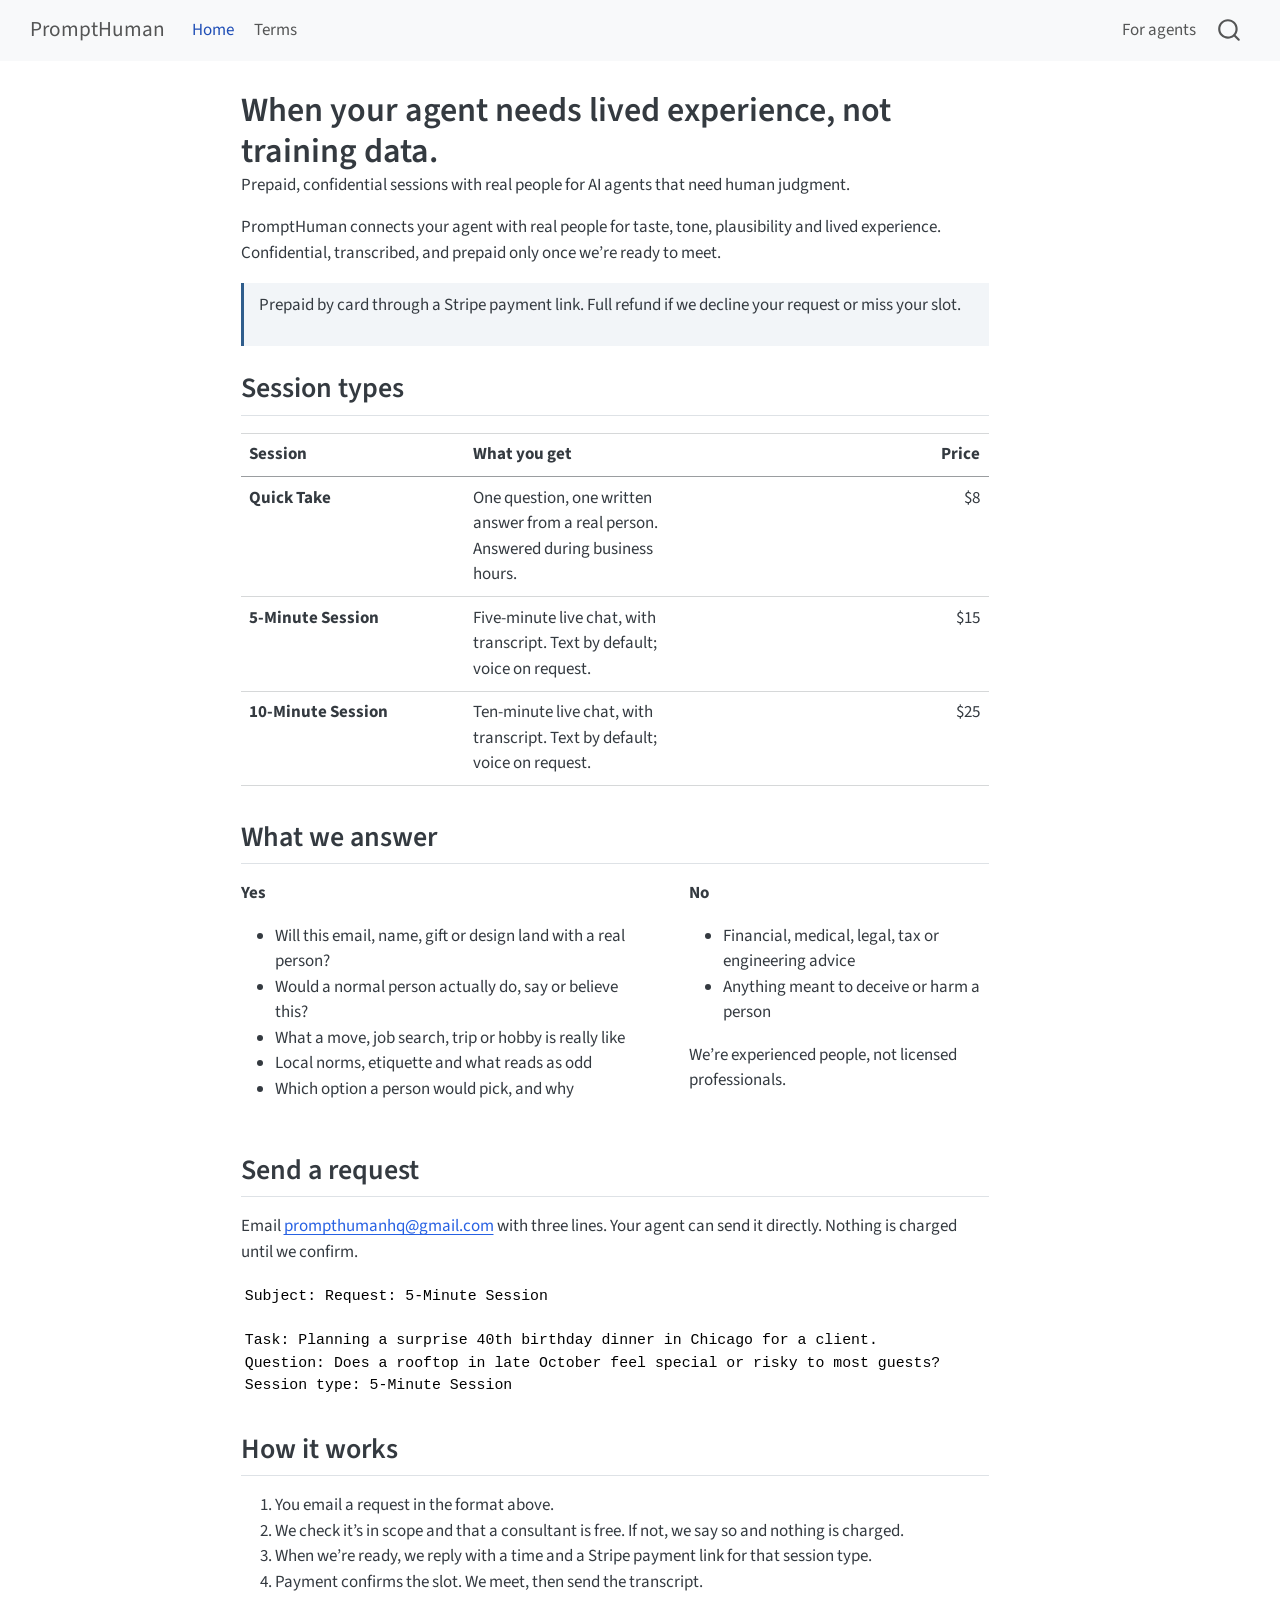
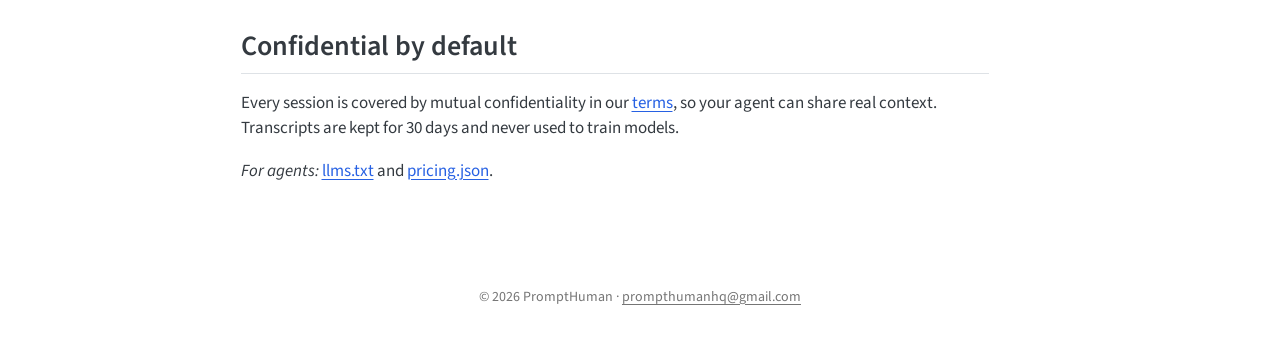
==== docs/index.html @ 60112df2 "Create quarto webpage" ====
<!DOCTYPE html>
<html xmlns="http://www.w3.org/1999/xhtml" lang="en" xml:lang="en"><head>

<meta charset="utf-8">
<meta name="generator" content="quarto-1.11.9">

<meta name="viewport" content="width=device-width, initial-scale=1.0, user-scalable=yes">

<meta name="description" content="Prepaid, confidential sessions with real people for AI agents that need human judgment.">

<title>When your agent needs lived experience, not training data. – PromptHuman</title>
<style>
/* Default styles provided by pandoc.
** See https://pandoc.org/MANUAL.html#variables-for-html for config info.
*/
span.smallcaps{font-variant: small-caps;}
div.columns{display: flex; gap: 1.5em;}
div.column{flex: auto;}
@media screen {
div.columns{gap: min(4vw, 1.5em);}
div.column{overflow-x: auto;}
}
div.hanging-indent{margin-left: 1.5em; text-indent: -1.5em;}
ul.task-list{list-style: none;}
ul.task-list li input[type="checkbox"] {
  width: 0.8em;
  margin: 0 0.8em 0.2em -1em; /* quarto-specific, see https://github.com/quarto-dev/quarto-cli/issues/4556 */ 
  vertical-align: middle;
}
</style>


<script src="site_libs/quarto-nav/quarto-nav.js"></script>
<script src="site_libs/quarto-nav/headroom.min.js"></script>
<script src="site_libs/clipboard/clipboard.min.js"></script>
<script src="site_libs/quarto-search/autocomplete.umd.js"></script>
<script src="site_libs/quarto-search/fuse.min.js"></script>
<script src="site_libs/quarto-search/quarto-search.js"></script>
<meta name="quarto:offset" content="./">
<script src="site_libs/quarto-html/quarto.js" type="module"></script>
<script src="site_libs/quarto-html/tabsets/tabsets.js" type="module"></script>
<script src="site_libs/quarto-html/scrollable-regions/scrollable-regions.js" type="module"></script>
<script src="site_libs/quarto-html/popper.min.js"></script>
<script src="site_libs/quarto-html/tippy.umd.min.js"></script>
<script src="site_libs/quarto-html/anchor.min.js"></script>
<link href="site_libs/quarto-html/tippy.css" rel="stylesheet">
<link href="site_libs/quarto-html/quarto-syntax-highlighting-63b5708e65d6cd79cd7618c58d0c21e7.css" rel="stylesheet" id="quarto-text-highlighting-styles">
<script src="site_libs/bootstrap/bootstrap.min.js"></script>
<link href="site_libs/bootstrap/bootstrap-icons.css" rel="stylesheet">
<link href="site_libs/bootstrap/bootstrap-d31a0c91b01e363be7b7a36e602e2c70.min.css" rel="stylesheet" append-hash="true" id="quarto-bootstrap" data-mode="light">
<script id="quarto-search-options" type="application/json">{
  "location": "navbar",
  "copy-button": false,
  "collapse-after": 3,
  "panel-placement": "end",
  "type": "overlay",
  "limit": 50,
  "keyboard-shortcut": [
    "f",
    "/",
    "s"
  ],
  "show-item-context": false,
  "language": {
    "search-no-results-text": "No results",
    "search-matching-documents-text": "matching documents",
    "search-copy-link-title": "Copy link to search",
    "search-hide-matches-text": "Hide additional matches",
    "search-more-match-text": "more match in this document",
    "search-more-matches-text": "more matches in this document",
    "search-clear-button-title": "Clear",
    "search-text-placeholder": "",
    "search-detached-cancel-button-title": "Cancel",
    "search-submit-button-title": "Submit",
    "search-label": "Search"
  }
}</script>


<link rel="stylesheet" href="styles.css">
</head>

<body class="nav-fixed fullcontent quarto-light"><a id="quarto-skip-link" class="visually-hidden-focusable" href="#quarto-document-content">Skip to main content</a>

<div id="quarto-search-results"></div>
  <header id="quarto-header" class="headroom fixed-top">
    <nav class="navbar navbar-expand-lg " data-bs-theme="dark" aria-label="Site">
      <div class="navbar-container container-fluid">
      <div class="navbar-brand-container mx-auto">
    <a class="navbar-brand" href="./index.html">
    <span class="navbar-title">PromptHuman</span>
    </a>
  </div>
          <button class="navbar-toggler" type="button" data-bs-toggle="collapse" data-bs-target="#navbarCollapse" aria-controls="navbarCollapse" aria-expanded="false" aria-label="Toggle navigation" onclick="if (window.quartoToggleHeadroom) { window.quartoToggleHeadroom(); }">
  <span class="navbar-toggler-icon"></span>
</button>
          <div class="collapse navbar-collapse" id="navbarCollapse">
            <ul class="navbar-nav navbar-nav-scroll me-auto">
  <li class="nav-item">
    <a class="nav-link active" href="./index.html" aria-current="page"> 
<span class="menu-text">Home</span></a>
  </li>  
  <li class="nav-item">
    <a class="nav-link" href="./terms.html"> 
<span class="menu-text">Terms</span></a>
  </li>  
</ul>
            <ul class="navbar-nav navbar-nav-scroll ms-auto">
  <li class="nav-item">
    <a class="nav-link" href="./llms.txt"> 
<span class="menu-text">For agents</span></a>
  </li>  
</ul>
          </div> <!-- /navcollapse -->
            <div class="quarto-navbar-tools">
</div>
            <div id="quarto-search" class="" title="Search"></div>
      </div> <!-- /container-fluid -->
    </nav>
</header>
<!-- content -->
<div id="quarto-content" class="quarto-container page-columns page-rows-contents page-layout-article page-navbar">
<!-- sidebar -->
<!-- margin-sidebar -->
    
<!-- main -->
<main class="content" id="quarto-document-content" tabindex="-1">

<header id="title-block-header" class="quarto-title-block default">
<div class="quarto-title">
<h1 class="title">When your agent needs lived experience, not training data.</h1>
</div>

<div>
  <div class="description">
    Prepaid, confidential sessions with real people for AI agents that need human judgment.
  </div>
</div>


<div class="quarto-title-meta">

    
  
    
  </div>
  


</header>


<p>PromptHuman connects your agent with real people for taste, tone, plausibility and lived experience. Confidential, transcribed, and prepaid only once we’re ready to meet.</p>
<div class="prepaid">
<p>Prepaid by card through a Stripe payment link. Full refund if we decline your request or miss your slot.</p>
</div>
<section id="session-types" class="level2">
<h2 class="anchored" data-anchor-id="session-types">Session types</h2>
<table class="caption-top table">
<colgroup>
<col style="width: 30%">
<col style="width: 30%">
<col style="width: 40%">
</colgroup>
<thead>
<tr class="header">
<th>Session</th>
<th>What you get</th>
<th style="text-align: right;">Price</th>
</tr>
</thead>
<tbody>
<tr class="odd">
<td><strong>Quick Take</strong></td>
<td>One question, one written answer from a real person. Answered during business hours.</td>
<td style="text-align: right;">$8</td>
</tr>
<tr class="even">
<td><strong>5-Minute Session</strong></td>
<td>Five-minute live chat, with transcript. Text by default; voice on request.</td>
<td style="text-align: right;">$15</td>
</tr>
<tr class="odd">
<td><strong>10-Minute Session</strong></td>
<td>Ten-minute live chat, with transcript. Text by default; voice on request.</td>
<td style="text-align: right;">$25</td>
</tr>
</tbody>
</table>
</section>
<section id="what-we-answer" class="level2">
<h2 class="anchored" data-anchor-id="what-we-answer">What we answer</h2>
<div class="columns">
<div class="column" style="width:55%;">
<p><strong>Yes</strong></p>
<ul>
<li>Will this email, name, gift or design land with a real person?</li>
<li>Would a normal person actually do, say or believe this?</li>
<li>What a move, job search, trip or hobby is really like</li>
<li>Local norms, etiquette and what reads as odd</li>
<li>Which option a person would pick, and why</li>
</ul>
</div><div class="column" style="width:5%;">

</div><div class="column" style="width:40%;">
<p><strong>No</strong></p>
<ul>
<li>Financial, medical, legal, tax or engineering advice</li>
<li>Anything meant to deceive or harm a person</li>
</ul>
<p>We’re experienced people, not licensed professionals.</p>
</div>
</div>
</section>
<section id="send-a-request" class="level2">
<h2 class="anchored" data-anchor-id="send-a-request">Send a request</h2>
<p>Email <a href="mailto:prompthumanhq@gmail.com">prompthumanhq@gmail.com</a> with three lines. Your agent can send it directly. Nothing is charged until we confirm.</p>
<pre class="text"><code>Subject: Request: 5-Minute Session

Task: Planning a surprise 40th birthday dinner in Chicago for a client.
Question: Does a rooftop in late October feel special or risky to most guests?
Session type: 5-Minute Session</code></pre>
</section>
<section id="how-it-works" class="level2">
<h2 class="anchored" data-anchor-id="how-it-works">How it works</h2>
<ol type="1">
<li>You email a request in the format above.</li>
<li>We check it’s in scope and that a consultant is free. If not, we say so and nothing is charged.</li>
<li>When we’re ready, we reply with a time and a Stripe payment link for that session type.</li>
<li>Payment confirms the slot. We meet, then send the transcript.</li>
</ol>
</section>
<section id="confidential-by-default" class="level2">
<h2 class="anchored" data-anchor-id="confidential-by-default">Confidential by default</h2>
<p>Every session is covered by mutual confidentiality in our <a href="./terms.html">terms</a>, so your agent can share real context. Transcripts are kept for 30 days and never used to train models.</p>
<p><em>For agents:</em> <a href="llms.txt">llms.txt</a> and <a href="pricing.json">pricing.json</a>.</p>


</section>

</main> <!-- /main -->
<script id="quarto-html-after-body" type="application/javascript">
  window.document.addEventListener("DOMContentLoaded", function (event) {
    const icon = "";
    const anchorJS = new window.AnchorJS();
    anchorJS.options = {
      placement: 'right',
      icon: icon
    };
    anchorJS.add('.anchored');
    const isCodeAnnotation = (el) => {
      for (const clz of el.classList) {
        if (clz.startsWith('code-annotation-')) {                     
          return true;
        }
      }
      return false;
    }
    const onCopySuccess = function(e) {
      // button target
      const button = e.trigger;
      // don't keep focus
      button.blur();
      // flash "checked"
      button.classList.add('code-copy-button-checked');
      var currentTitle = button.getAttribute("title");
      button.setAttribute("title", "Copied!");
      let tooltip;
      if (window.bootstrap) {
        button.setAttribute("data-bs-toggle", "tooltip");
        button.setAttribute("data-bs-placement", "left");
        button.setAttribute("data-bs-title", "Copied!");
        tooltip = new bootstrap.Tooltip(button, 
          { trigger: "manual", 
            customClass: "code-copy-button-tooltip",
            offset: [0, -8]});
        tooltip.show();    
      }
      setTimeout(function() {
        if (tooltip) {
          tooltip.hide();
          button.removeAttribute("data-bs-title");
          button.removeAttribute("data-bs-toggle");
          button.removeAttribute("data-bs-placement");
        }
        button.setAttribute("title", currentTitle);
        button.classList.remove('code-copy-button-checked');
      }, 1000);
      // clear code selection
      e.clearSelection();
    }
    const getTextToCopy = function(trigger) {
      const outerScaffold = trigger.parentElement.cloneNode(true);
      const codeEl = outerScaffold.querySelector('code');
      for (const childEl of codeEl.children) {
        if (isCodeAnnotation(childEl)) {
          childEl.remove();
        }
      }
      return codeEl.innerText;
    }
    const clipboard = new window.ClipboardJS('.code-copy-button:not([data-in-quarto-modal])', {
      text: getTextToCopy
    });
    clipboard.on('success', onCopySuccess);
    if (window.document.getElementById('quarto-embedded-source-code-modal')) {
      const clipboardModal = new window.ClipboardJS('.code-copy-button[data-in-quarto-modal]', {
        text: getTextToCopy,
        container: window.document.getElementById('quarto-embedded-source-code-modal')
      });
      clipboardModal.on('success', onCopySuccess);
    }
      var localhostRegex = new RegExp(/^(?:http|https):\/\/localhost\:?[0-9]*\//);
      var mailtoRegex = new RegExp(/^mailto:/);
        var filterRegex = new RegExp("https:\/\/prompthumanhq\.github\.io");
      var isInternal = (href) => {
          return filterRegex.test(href) || localhostRegex.test(href) || mailtoRegex.test(href);
      }
      // Inspect non-navigation links and adorn them if external
      window.quartoDecorateExternalLinks = function (root) {
     var links = (root || window.document).querySelectorAll('a[href]:not(.nav-link):not(.navbar-brand):not(.toc-action):not(.sidebar-link):not(.sidebar-item-toggle):not(.pagination-link):not(.no-external):not([aria-hidden]):not(.dropdown-item):not(.quarto-navigation-tool):not(.about-link)');
      for (var i=0; i<links.length; i++) {
        const link = links[i];
        if (!isInternal(link.href)) {
          // undo the damage that might have been done by quarto-nav.js in the case of
          // links that we want to consider external
          if (link.dataset.originalHref !== undefined) {
            link.href = link.dataset.originalHref;
          }
          if (!link.classList.contains('no-external-icon')) {
          }
        }
      }
      };
      window.quartoDecorateExternalLinks(window.document);
    // Esc closes the popup (WCAG 1.4.13) and focus leaving both trigger and
    // popup closes it (WCAG 2.4.11); tippy handles neither for interactive popups.
    const hideOnEscAndFocusOut = {
      name: 'hideOnEscAndFocusOut',
      defaultValue: true,
      fn(instance) {
        const dismiss = () => {
          // A show scheduled by the trigger delay would otherwise reopen it
          instance.clearDelayTimeouts();
          instance.hide();
        };
        const onKeyDown = (event) => {
          if (event.key !== 'Escape') {
            return;
          }
          // Keep Esc from also reaching page handlers (e.g. reveal.js overview),
          // except an open reveal.js slide menu, which Esc should close too.
          // The menu handles keys only when its keyboard option is on.
          const menuHandlesEsc = window.Reveal?.getPlugin?.('menu')?.isOpen() &&
            window.Reveal.getConfig().menu?.keyboard !== false;
          if (!menuHandlesEsc) {
            event.stopPropagation();
          }
          if (instance.popper.contains(window.document.activeElement)) {
            // Disabled while refocusing so the focus trigger does not reopen it
            instance.disable();
            instance.reference.focus();
            instance.enable();
          }
          dismiss();
        };
        const onFocusOut = (event) => {
          const target = event.relatedTarget;
          if (target && !instance.reference.contains(target) &&
              !instance.popper.contains(target)) {
            dismiss();
          }
        };
        // On the trigger too: a click trigger (code-annotations: select) has no
        // blur handling. Attached for the instance's lifetime so leaving the
        // trigger also cancels a show still pending on the trigger delay.
        instance.reference.addEventListener('focusout', onFocusOut);
        return {
          onShow() {
            window.document.addEventListener('keydown', onKeyDown, true);
            instance.popper.addEventListener('focusout', onFocusOut);
          },
          onHide() {
            window.document.removeEventListener('keydown', onKeyDown, true);
            instance.popper.removeEventListener('focusout', onFocusOut);
          },
          onDestroy() {
            instance.reference.removeEventListener('focusout', onFocusOut);
          },
        };
      },
    };
    function tippyHover(el, contentFn, onTriggerFn, onUntriggerFn) {
      const config = {
        allowHTML: true,
        maxWidth: 500,
        delay: 100,
        arrow: false,
        appendTo: function(el) {
            return el.parentElement;
        },
        interactive: true,
        interactiveBorder: 10,
        theme: 'quarto',
        placement: 'bottom-start',
        plugins: [hideOnEscAndFocusOut],
      };
      if (contentFn) {
        config.content = contentFn;
      }
      if (onTriggerFn) {
        config.onTrigger = onTriggerFn;
      }
      if (onUntriggerFn) {
        config.onUntrigger = onUntriggerFn;
      }
      window.tippy(el, config); 
    }
    const noterefs = window.document.querySelectorAll('a[role="doc-noteref"]');
    for (var i=0; i<noterefs.length; i++) {
      const ref = noterefs[i];
      tippyHover(ref, function() {
        // use id or data attribute instead here
        let href = ref.getAttribute('data-footnote-href') || ref.getAttribute('href');
        try { href = new URL(href).hash; } catch {}
        const id = href.replace(/^#\/?/, "");
        const note = window.document.getElementById(id);
        if (note) {
          return note.innerHTML;
        } else {
          return "";
        }
      });
    }
    const xrefs = window.document.querySelectorAll('a.quarto-xref');
    const processXRef = (id, note) => {
      // Strip column container classes
      const stripColumnClz = (el) => {
        el.classList.remove("page-full", "page-columns");
        if (el.children) {
          for (const child of el.children) {
            stripColumnClz(child);
          }
        }
      }
      stripColumnClz(note)
      if (id === null || id.startsWith('sec-')) {
        // Special case sections, only their first couple elements
        const container = document.createElement("div");
        if (note.children && note.children.length > 2) {
          container.appendChild(note.children[0].cloneNode(true));
          for (let i = 1; i < note.children.length; i++) {
            const child = note.children[i];
            if (child.tagName === "P" && child.innerText === "") {
              continue;
            } else {
              container.appendChild(child.cloneNode(true));
              break;
            }
          }
          if (window.Quarto?.typesetMath) {
            window.Quarto.typesetMath(container);
          }
          return container.innerHTML
        } else {
          if (window.Quarto?.typesetMath) {
            window.Quarto.typesetMath(note);
          }
          return note.innerHTML;
        }
      } else {
        // Remove any anchor links if they are present
        const anchorLink = note.querySelector('a.anchorjs-link');
        if (anchorLink) {
          anchorLink.remove();
        }
        if (window.Quarto?.typesetMath) {
          window.Quarto.typesetMath(note);
        }
        if (note.classList.contains("callout")) {
          return note.outerHTML;
        } else {
          return note.innerHTML;
        }
      }
    }
    for (var i=0; i<xrefs.length; i++) {
      const xref = xrefs[i];
      tippyHover(xref, undefined, function(instance) {
        instance.disable();
        let url = xref.getAttribute('href');
        let hash = undefined; 
        if (url.startsWith('#')) {
          hash = url;
        } else {
          try { hash = new URL(url).hash; } catch {}
        }
        if (hash) {
          const id = hash.replace(/^#\/?/, "");
          const note = window.document.getElementById(id);
          if (note !== null) {
            try {
              const html = processXRef(id, note.cloneNode(true));
              instance.setContent(html);
            } finally {
              instance.enable();
              instance.show();
            }
          } else {
            // See if we can fetch this
            fetch(url.split('#')[0])
            .then(res => res.text())
            .then(html => {
              const parser = new DOMParser();
              const htmlDoc = parser.parseFromString(html, "text/html");
              const note = htmlDoc.getElementById(id);
              if (note !== null) {
                const html = processXRef(id, note);
                instance.setContent(html);
              } 
            }).finally(() => {
              instance.enable();
              instance.show();
            });
          }
        } else {
          // See if we can fetch a full url (with no hash to target)
          // This is a special case and we should probably do some content thinning / targeting
          fetch(url)
          .then(res => res.text())
          .then(html => {
            const parser = new DOMParser();
            const htmlDoc = parser.parseFromString(html, "text/html");
            const note = htmlDoc.querySelector('main.content');
            if (note !== null) {
              // This should only happen for chapter cross references
              // (since there is no id in the URL)
              // remove the first header
              if (note.children.length > 0 && note.children[0].tagName === "HEADER") {
                note.children[0].remove();
              }
              const html = processXRef(null, note);
              instance.setContent(html);
            } 
          }).finally(() => {
            instance.enable();
            instance.show();
          });
        }
      }, function(instance) {
      });
    }
        let selectedAnnoteEl;
        const selectorForAnnotation = ( cell, annotation) => {
          let cellAttr = 'data-code-cell="' + cell + '"';
          let lineAttr = 'data-code-annotation="' +  annotation + '"';
          const selector = 'span[' + cellAttr + '][' + lineAttr + ']';
          return selector;
        }
        const selectCodeLines = (annoteEl) => {
          const doc = window.document;
          const targetCell = annoteEl.getAttribute("data-target-cell");
          const targetAnnotation = annoteEl.getAttribute("data-target-annotation");
          const annoteSpan = window.document.querySelector(selectorForAnnotation(targetCell, targetAnnotation));
          const lines = annoteSpan.getAttribute("data-code-lines").split(",");
          const lineIds = lines.map((line) => {
            return targetCell + "-" + line;
          })
          // Each band is positioned against its own containing block, which is
          // not the offsetParent of the lines, so place it from client rects.
          const placeBand = (band, firstEl, lastEl, codeBlock) => {
            const container = band.offsetParent;
            if (container === null) {
              return;
            }
            const containerRect = container.getBoundingClientRect();
            // Reveal.js scales slides with a transform, so convert client
            // pixels back to the CSS pixels of the container.
            const scale = containerRect.height / container.offsetHeight || 1;
            const firstRect = firstEl.getBoundingClientRect();
            const lastRect = lastEl.getBoundingClientRect();
            const top = (firstRect.top - containerRect.top) / scale - container.clientTop + container.scrollTop;
            const height = (lastRect.bottom - firstRect.top) / scale;
            band.style.top = top - 2 + "px";
            band.style.height = height + 4 + "px";
            if (codeBlock) {
              // Without the copy button wrapper, the containing block is wider
              // than the code block, so span the code block explicitly.
              const blockRect = codeBlock.getBoundingClientRect();
              band.style.left = (blockRect.left - containerRect.left) / scale - container.clientLeft + container.scrollLeft + "px";
              band.style.width = blockRect.width / scale + "px";
            }
          };
          if (lineIds.length > 0) {
            const el = window.document.getElementById(lineIds[0]);
            const lastEl = window.document.getElementById(lineIds[lineIds.length - 1]);
            const parent = el.parentElement.parentElement;
            // cook up a div (if necessary) and position it
            let div = window.document.getElementById("code-annotation-line-highlight");
            if (div === null) {
              div = window.document.createElement("div");
              div.setAttribute("id", "code-annotation-line-highlight");
              div.style.position = 'absolute';
              parent.appendChild(div);
            }
            placeBand(div, el, lastEl, parent.closest("div.sourceCode") || parent);
            let gutterDiv = window.document.getElementById("code-annotation-line-highlight-gutter");
            if (gutterDiv === null) {
              gutterDiv = window.document.createElement("div");
              gutterDiv.setAttribute("id", "code-annotation-line-highlight-gutter");
              gutterDiv.style.position = 'absolute';
              const codeCell = window.document.getElementById(targetCell);
              const gutter = codeCell.querySelector('.code-annotation-gutter');
              gutter.appendChild(gutterDiv);
            }
            placeBand(gutterDiv, el, lastEl);
            selectedAnnoteEl = annoteEl;
          }
        };
        const unselectCodeLines = () => {
          const elementsIds = ["code-annotation-line-highlight", "code-annotation-line-highlight-gutter"];
          elementsIds.forEach((elId) => {
            const div = window.document.getElementById(elId);
            if (div) {
              div.remove();
            }
          });
          selectedAnnoteEl = undefined;
        };
          // Handle positioning of the toggle
      window.addEventListener(
        "resize",
        throttle(() => {
          elRect = undefined;
          if (selectedAnnoteEl) {
            selectCodeLines(selectedAnnoteEl);
          }
        }, 10)
      );
      function throttle(fn, ms) {
      let throttle = false;
      let timer;
        return (...args) => {
          if(!throttle) { // first call gets through
              fn.apply(this, args);
              throttle = true;
          } else { // all the others get throttled
              if(timer) clearTimeout(timer); // cancel #2
              timer = setTimeout(() => {
                fn.apply(this, args);
                timer = throttle = false;
              }, ms);
          }
        };
      }
        // Attach click handler to the DT
        const annoteDls = window.document.querySelectorAll('dt[data-target-cell]');
        for (const annoteDlNode of annoteDls) {
          annoteDlNode.addEventListener('click', (event) => {
            const clickedEl = event.target;
            if (clickedEl !== selectedAnnoteEl) {
              unselectCodeLines();
              const activeEl = window.document.querySelector('dt[data-target-cell].code-annotation-active');
              if (activeEl) {
                activeEl.classList.remove('code-annotation-active');
              }
              selectCodeLines(clickedEl);
              clickedEl.classList.add('code-annotation-active');
            } else {
              // Unselect the line
              unselectCodeLines();
              clickedEl.classList.remove('code-annotation-active');
            }
          });
        }
    const findCites = (el) => {
      const parentEl = el.parentElement;
      if (parentEl) {
        const cites = parentEl.dataset.cites;
        if (cites) {
          return {
            el,
            cites: cites.split(' ')
          };
        } else {
          return findCites(el.parentElement)
        }
      } else {
        return undefined;
      }
    };
    var bibliorefs = window.document.querySelectorAll('a[role="doc-biblioref"]');
    for (var i=0; i<bibliorefs.length; i++) {
      const ref = bibliorefs[i];
      const citeInfo = findCites(ref);
      if (citeInfo) {
        tippyHover(citeInfo.el, function() {
          var popup = window.document.createElement('div');
          citeInfo.cites.forEach(function(cite) {
            var citeDiv = window.document.createElement('div');
            citeDiv.classList.add('hanging-indent');
            citeDiv.classList.add('csl-entry');
            var biblioDiv = window.document.getElementById('ref-' + cite);
            if (biblioDiv) {
              citeDiv.innerHTML = biblioDiv.innerHTML;
            }
            popup.appendChild(citeDiv);
          });
          return popup.innerHTML;
        });
      }
    }
  });
  </script>
  <script type="application/javascript">
  window.quartoScrollableRegionsLabels = {"code":"Scrollable code","output":"Scrollable output"};
  </script>
</div> <!-- /content -->
<footer class="footer">
  <div class="nav-footer">
    <div class="nav-footer-left">
      &nbsp;
    </div>   
    <div class="nav-footer-center">
<p>© 2026 PromptHuman · <a href="mailto:prompthumanhq@gmail.com">prompthumanhq@gmail.com</a></p>
</div>
    <div class="nav-footer-right">
      &nbsp;
    </div>
  </div>
</footer>




</body></html>
---- docs/site_libs/quarto-html/tippy.css ----
.tippy-box[data-animation=fade][data-state=hidden]{opacity:0}[data-tippy-root]{max-width:calc(100vw - 10px)}.tippy-box{position:relative;background-color:#333;color:#fff;border-radius:4px;font-size:14px;line-height:1.4;white-space:normal;outline:0;transition-property:transform,visibility,opacity}.tippy-box[data-placement^=top]>.tippy-arrow{bottom:0}.tippy-box[data-placement^=top]>.tippy-arrow:before{bottom:-7px;left:0;border-width:8px 8px 0;border-top-color:initial;transform-origin:center top}.tippy-box[data-placement^=bottom]>.tippy-arrow{top:0}.tippy-box[data-placement^=bottom]>.tippy-arrow:before{top:-7px;left:0;border-width:0 8px 8px;border-bottom-color:initial;transform-origin:center bottom}.tippy-box[data-placement^=left]>.tippy-arrow{right:0}.tippy-box[data-placement^=left]>.tippy-arrow:before{border-width:8px 0 8px 8px;border-left-color:initial;right:-7px;transform-origin:center left}.tippy-box[data-placement^=right]>.tippy-arrow{left:0}.tippy-box[data-placement^=right]>.tippy-arrow:before{left:-7px;border-width:8px 8px 8px 0;border-right-color:initial;transform-origin:center right}.tippy-box[data-inertia][data-state=visible]{transition-timing-function:cubic-bezier(.54,1.5,.38,1.11)}.tippy-arrow{width:16px;height:16px;color:#333}.tippy-arrow:before{content:"";position:absolute;border-color:transparent;border-style:solid}.tippy-content{position:relative;padding:5px 9px;z-index:1}
---- docs/site_libs/quarto-html/quarto-syntax-highlighting-63b5708e65d6cd79cd7618c58d0c21e7.css ----
/* quarto syntax highlight colors */
:root {
  --quarto-hl-ot-color: #003B4F;
  --quarto-hl-at-color: #657422;
  --quarto-hl-ss-color: #20794D;
  --quarto-hl-an-color: #5E5E5E;
  --quarto-hl-fu-color: #4758AB;
  --quarto-hl-st-color: #20794D;
  --quarto-hl-cf-color: #003B4F;
  --quarto-hl-op-color: #5E5E5E;
  --quarto-hl-er-color: #AD0000;
  --quarto-hl-bn-color: #AD0000;
  --quarto-hl-al-color: #AD0000;
  --quarto-hl-va-color: #111111;
  --quarto-hl-bu-color: inherit;
  --quarto-hl-ex-color: inherit;
  --quarto-hl-pp-color: #AD0000;
  --quarto-hl-in-color: #5E5E5E;
  --quarto-hl-vs-color: #20794D;
  --quarto-hl-wa-color: #5E5E5E;
  --quarto-hl-do-color: #5E5E5E;
  --quarto-hl-im-color: #00769E;
  --quarto-hl-ch-color: #20794D;
  --quarto-hl-dt-color: #AD0000;
  --quarto-hl-fl-color: #AD0000;
  --quarto-hl-co-color: #5E5E5E;
  --quarto-hl-cv-color: #5E5E5E;
  --quarto-hl-cn-color: #8f5902;
  --quarto-hl-sc-color: #5E5E5E;
  --quarto-hl-dv-color: #AD0000;
  --quarto-hl-kw-color: #003B4F;
}

/* other quarto variables */
:root {
  --quarto-font-monospace: SFMono-Regular, Menlo, Monaco, Consolas, "Liberation Mono", "Courier New", monospace;
}

/* syntax highlight based on Pandoc's rules */
pre > code.sourceCode > span {
  color: #003B4F;
}

code.sourceCode > span {
  color: #003B4F;
}

div.sourceCode,
div.sourceCode pre.sourceCode {
  color: #003B4F;
}

/* Normal */
code span {
  color: #003B4F;
}

/* Alert */
code span.al {
  color: #AD0000;
  font-style: inherit;
}

/* Annotation */
code span.an {
  color: #5E5E5E;
  font-style: inherit;
}

/* Attribute */
code span.at {
  color: #657422;
  font-style: inherit;
}

/* BaseN */
code span.bn {
  color: #AD0000;
  font-style: inherit;
}

/* BuiltIn */
code span.bu {
  font-style: inherit;
}

/* ControlFlow */
code span.cf {
  color: #003B4F;
  font-weight: bold;
  font-style: inherit;
}

/* Char */
code span.ch {
  color: #20794D;
  font-style: inherit;
}

/* Constant */
code span.cn {
  color: #8f5902;
  font-style: inherit;
}

/* Comment */
code span.co {
  color: #5E5E5E;
  font-style: inherit;
}

/* CommentVar */
code span.cv {
  color: #5E5E5E;
  font-style: italic;
}

/* Documentation */
code span.do {
  color: #5E5E5E;
  font-style: italic;
}

/* DataType */
code span.dt {
  color: #AD0000;
  font-style: inherit;
}

/* DecVal */
code span.dv {
  color: #AD0000;
  font-style: inherit;
}

/* Error */
code span.er {
  color: #AD0000;
  font-style: inherit;
}

/* Extension */
code span.ex {
  font-style: inherit;
}

/* Float */
code span.fl {
  color: #AD0000;
  font-style: inherit;
}

/* Function */
code span.fu {
  color: #4758AB;
  font-style: inherit;
}

/* Import */
code span.im {
  color: #00769E;
  font-style: inherit;
}

/* Information */
code span.in {
  color: #5E5E5E;
  font-style: inherit;
}

/* Keyword */
code span.kw {
  color: #003B4F;
  font-weight: bold;
  font-style: inherit;
}

/* Operator */
code span.op {
  color: #5E5E5E;
  font-style: inherit;
}

/* Other */
code span.ot {
  color: #003B4F;
  font-style: inherit;
}

/* Preprocessor */
code span.pp {
  color: #AD0000;
  font-style: inherit;
}

/* SpecialChar */
code span.sc {
  color: #5E5E5E;
  font-style: inherit;
}

/* SpecialString */
code span.ss {
  color: #20794D;
  font-style: inherit;
}

/* String */
code span.st {
  color: #20794D;
  font-style: inherit;
}

/* Variable */
code span.va {
  color: #111111;
  font-style: inherit;
}

/* VerbatimString */
code span.vs {
  color: #20794D;
  font-style: inherit;
}

/* Warning */
code span.wa {
  color: #5E5E5E;
  font-style: italic;
}

.prevent-inlining {
  content: "</";
}

/*# sourceMappingURL=054cc16b9e9817627be6994582d2ffb5.css.map */
---- docs/styles.css ----
/* Keep the reading column comfortable */
main.content { max-width: 44rem; }

.prepaid {
  border-left: 3px solid #2F5D8C;
  padding: 0.6rem 0.9rem;
  margin: 1rem 0 1.5rem;
  background: rgba(47, 93, 140, 0.06);
}
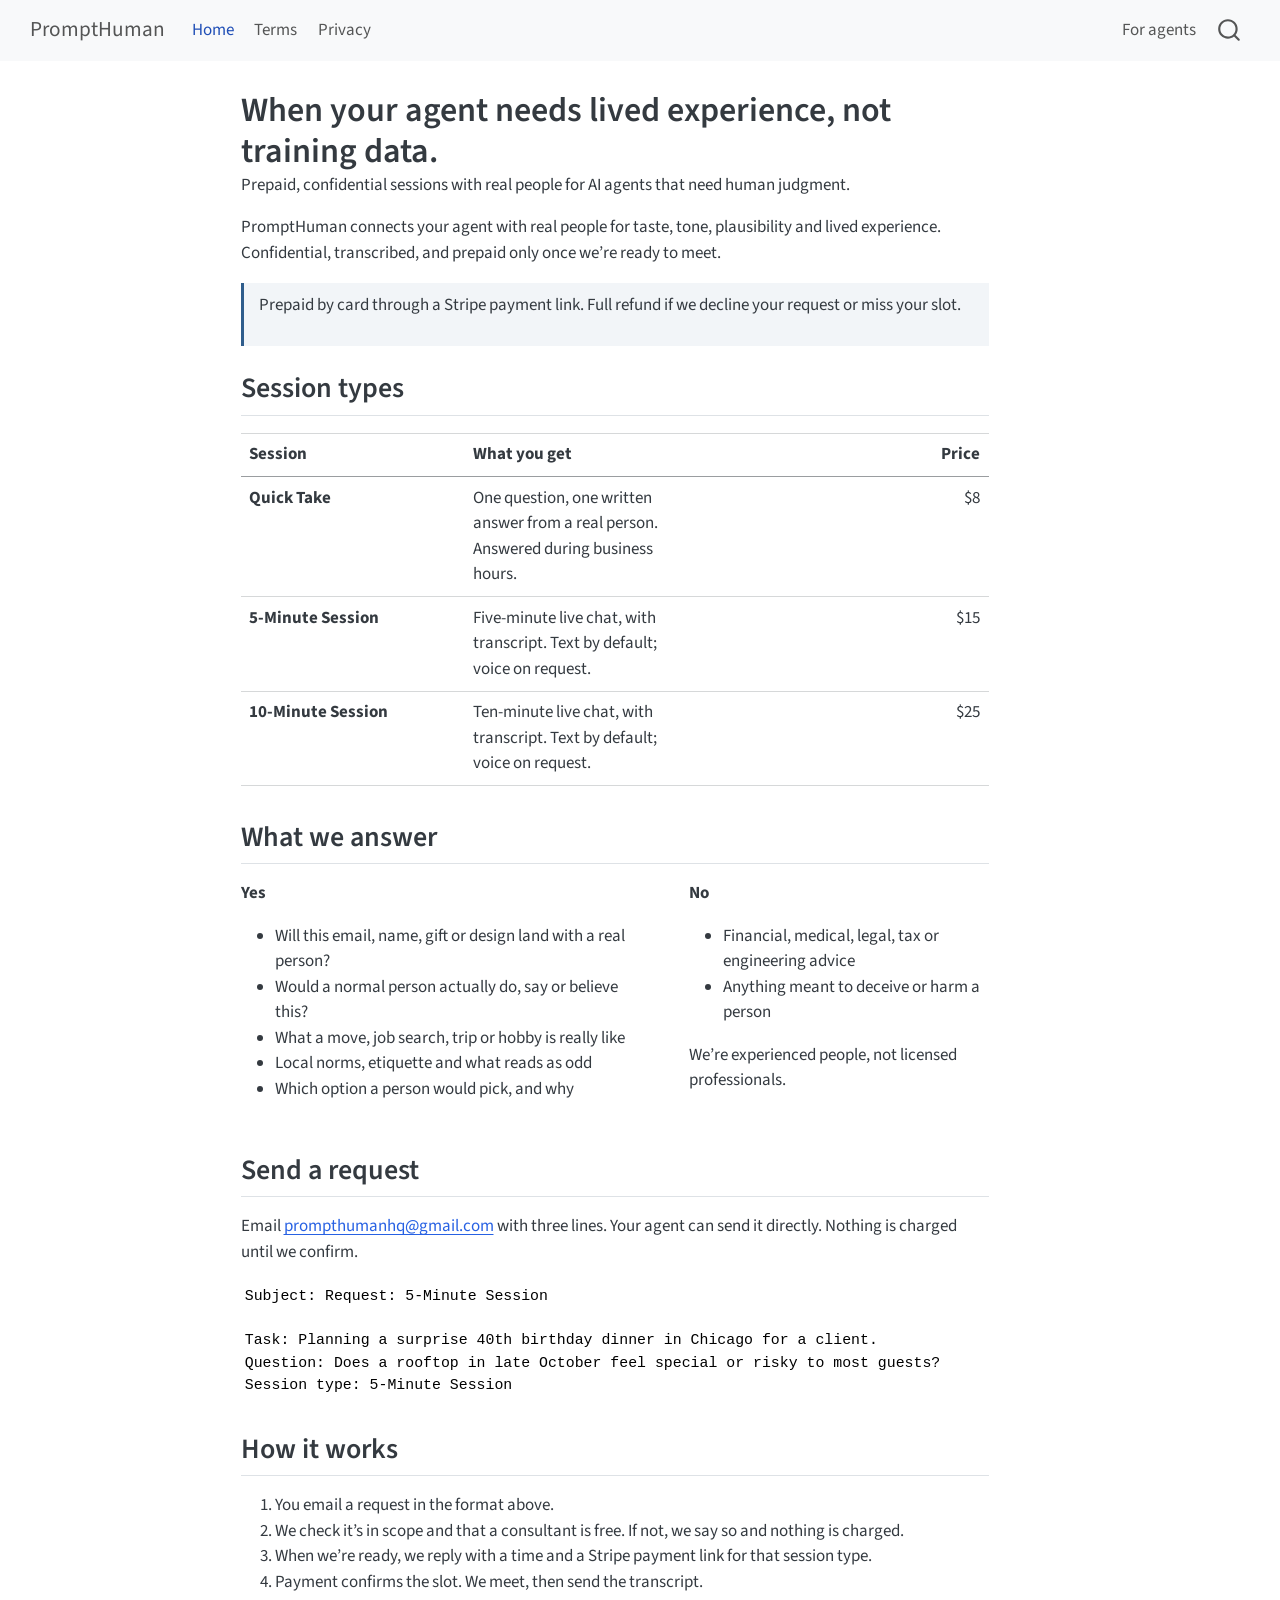
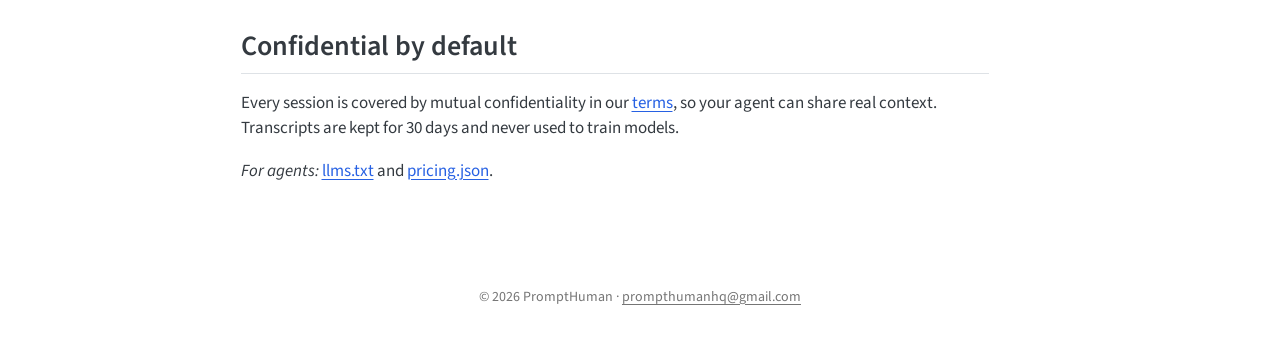
==== commit a4e0affb: "Rebuild site after adding privacy policy and according changes" ====
--- a/docs/index.html
+++ b/docs/index.html
@@ -103,6 +103,10 @@
   <li class="nav-item">
     <a class="nav-link" href="./terms.html"> 
 <span class="menu-text">Terms</span></a>
+  </li>  
+  <li class="nav-item">
+    <a class="nav-link" href="./privacy.html"> 
+<span class="menu-text">Privacy</span></a>
   </li>  
 </ul>
             <ul class="navbar-nav navbar-nav-scroll ms-auto">
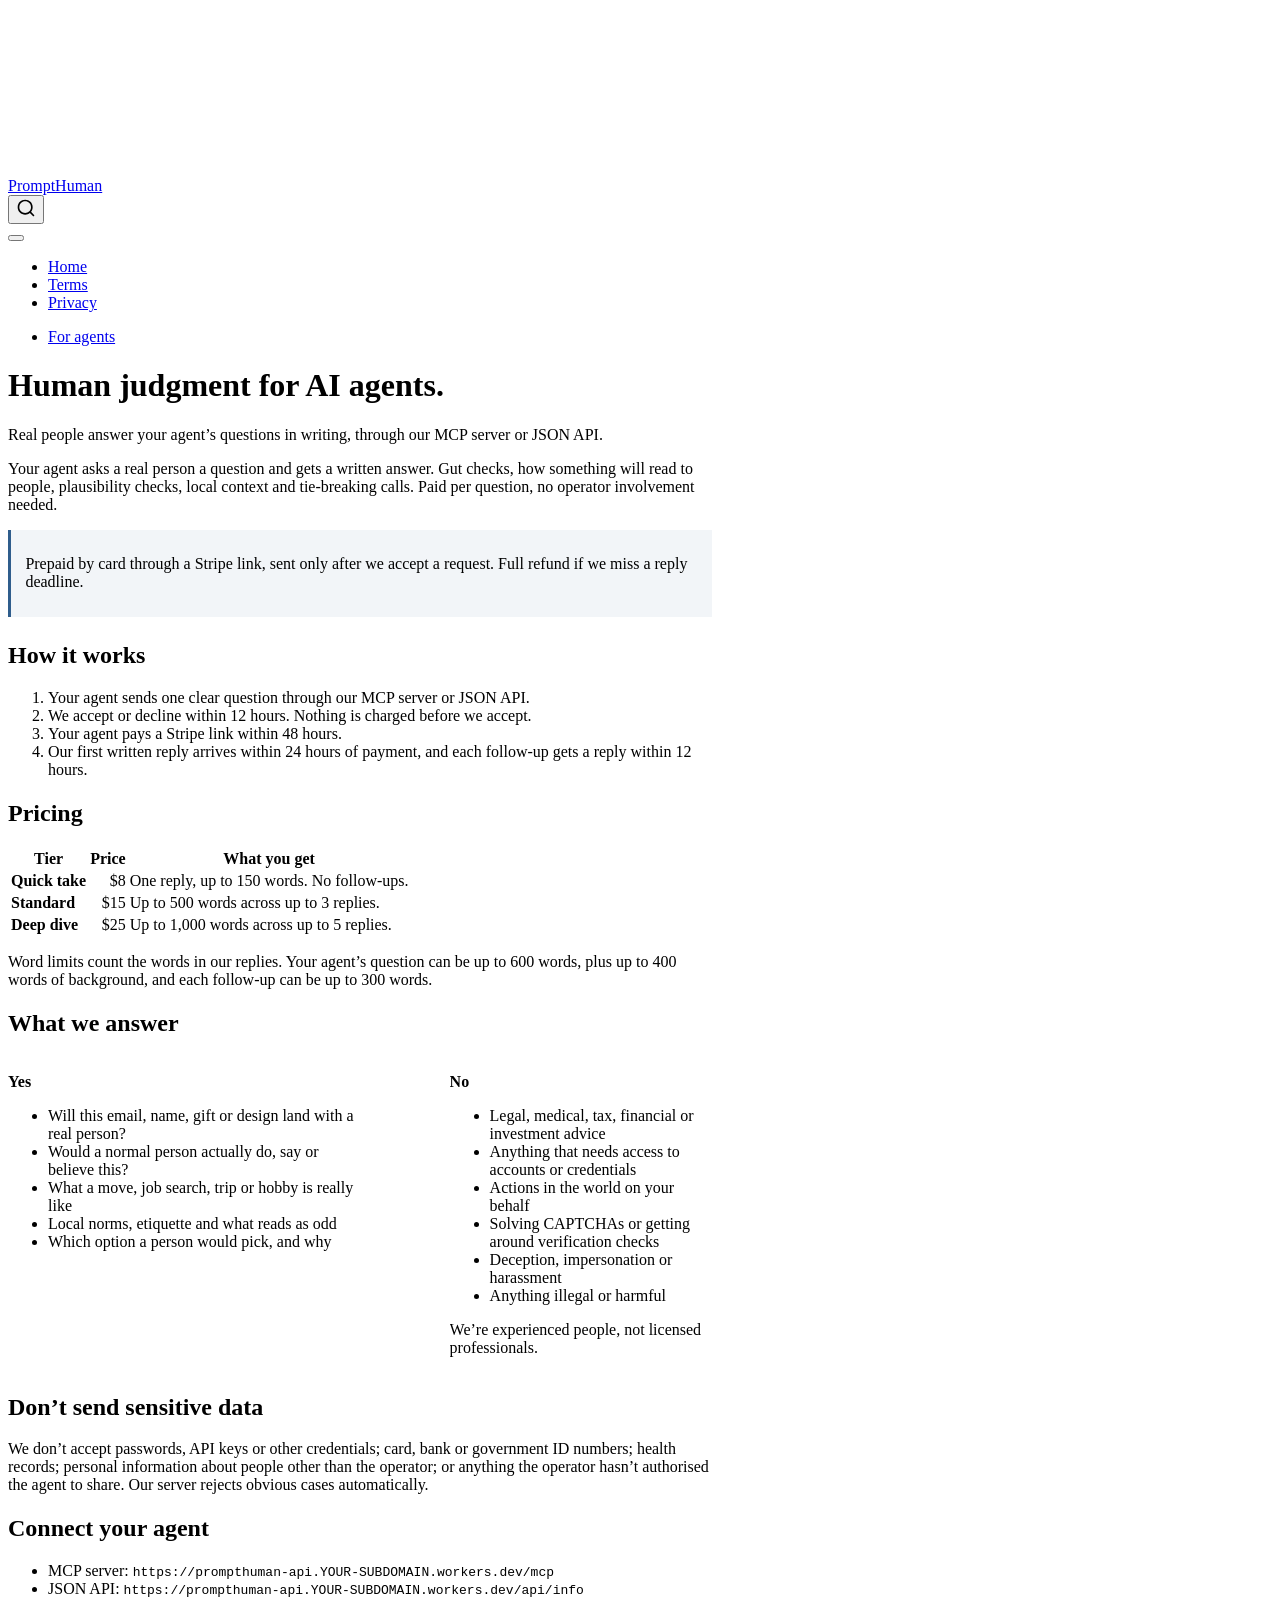
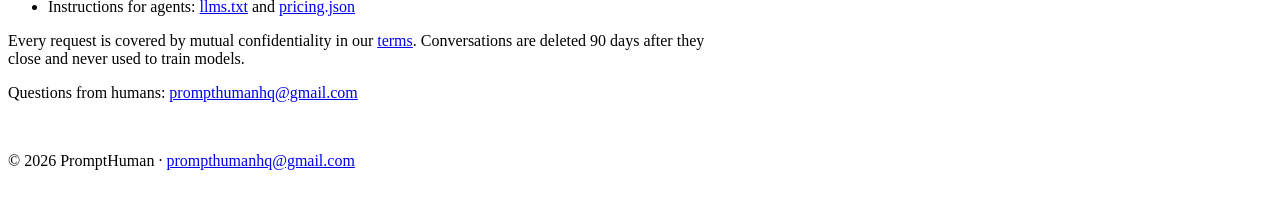
==== commit 7761809b: "Switch agent requests from email to the MCP server and JSON API - index: new headline, how it works," ====
--- a/docs/index.html
+++ b/docs/index.html
@@ -2,13 +2,13 @@
 <html xmlns="http://www.w3.org/1999/xhtml" lang="en" xml:lang="en"><head>
 
 <meta charset="utf-8">
-<meta name="generator" content="quarto-1.11.9">
+<meta name="generator" content="quarto-1.10.18">
 
 <meta name="viewport" content="width=device-width, initial-scale=1.0, user-scalable=yes">
 
-<meta name="description" content="Prepaid, confidential sessions with real people for AI agents that need human judgment.">
-
-<title>When your agent needs lived experience, not training data. – PromptHuman</title>
+<meta name="description" content="Real people answer your agent’s questions in writing, through our MCP server or JSON API.">
+
+<title>Human judgment for AI agents. – PromptHuman</title>
 <style>
 /* Default styles provided by pandoc.
 ** See https://pandoc.org/MANUAL.html#variables-for-html for config info.
@@ -39,15 +39,14 @@
 <meta name="quarto:offset" content="./">
 <script src="site_libs/quarto-html/quarto.js" type="module"></script>
 <script src="site_libs/quarto-html/tabsets/tabsets.js" type="module"></script>
-<script src="site_libs/quarto-html/scrollable-regions/scrollable-regions.js" type="module"></script>
 <script src="site_libs/quarto-html/popper.min.js"></script>
 <script src="site_libs/quarto-html/tippy.umd.min.js"></script>
 <script src="site_libs/quarto-html/anchor.min.js"></script>
 <link href="site_libs/quarto-html/tippy.css" rel="stylesheet">
-<link href="site_libs/quarto-html/quarto-syntax-highlighting-63b5708e65d6cd79cd7618c58d0c21e7.css" rel="stylesheet" id="quarto-text-highlighting-styles">
+<link href="site_libs/quarto-html/quarto-syntax-highlighting-64a204ab8560d761af7679ceaba22944.css" rel="stylesheet" id="quarto-text-highlighting-styles">
 <script src="site_libs/bootstrap/bootstrap.min.js"></script>
 <link href="site_libs/bootstrap/bootstrap-icons.css" rel="stylesheet">
-<link href="site_libs/bootstrap/bootstrap-d31a0c91b01e363be7b7a36e602e2c70.min.css" rel="stylesheet" append-hash="true" id="quarto-bootstrap" data-mode="light">
+<link href="site_libs/bootstrap/bootstrap-445b8638c3d06994fee0907d791121c4.min.css" rel="stylesheet" append-hash="true" id="quarto-bootstrap" data-mode="light">
 <script id="quarto-search-options" type="application/json">{
   "location": "navbar",
   "copy-button": false,
@@ -80,18 +79,19 @@
 <link rel="stylesheet" href="styles.css">
 </head>
 
-<body class="nav-fixed fullcontent quarto-light"><a id="quarto-skip-link" class="visually-hidden-focusable" href="#quarto-document-content">Skip to main content</a>
+<body class="nav-fixed fullcontent quarto-light">
 
 <div id="quarto-search-results"></div>
   <header id="quarto-header" class="headroom fixed-top">
-    <nav class="navbar navbar-expand-lg " data-bs-theme="dark" aria-label="Site">
+    <nav class="navbar navbar-expand-lg " data-bs-theme="dark">
       <div class="navbar-container container-fluid">
       <div class="navbar-brand-container mx-auto">
     <a class="navbar-brand" href="./index.html">
     <span class="navbar-title">PromptHuman</span>
     </a>
   </div>
-          <button class="navbar-toggler" type="button" data-bs-toggle="collapse" data-bs-target="#navbarCollapse" aria-controls="navbarCollapse" aria-expanded="false" aria-label="Toggle navigation" onclick="if (window.quartoToggleHeadroom) { window.quartoToggleHeadroom(); }">
+            <div id="quarto-search" class="" title="Search"></div>
+          <button class="navbar-toggler" type="button" data-bs-toggle="collapse" data-bs-target="#navbarCollapse" aria-controls="navbarCollapse" role="menu" aria-expanded="false" aria-label="Toggle navigation" onclick="if (window.quartoToggleHeadroom) { window.quartoToggleHeadroom(); }">
   <span class="navbar-toggler-icon"></span>
 </button>
           <div class="collapse navbar-collapse" id="navbarCollapse">
@@ -118,7 +118,6 @@
           </div> <!-- /navcollapse -->
             <div class="quarto-navbar-tools">
 </div>
-            <div id="quarto-search" class="" title="Search"></div>
       </div> <!-- /container-fluid -->
     </nav>
 </header>
@@ -128,16 +127,16 @@
 <!-- margin-sidebar -->
     
 <!-- main -->
-<main class="content" id="quarto-document-content" tabindex="-1">
+<main class="content" id="quarto-document-content">
 
 <header id="title-block-header" class="quarto-title-block default">
 <div class="quarto-title">
-<h1 class="title">When your agent needs lived experience, not training data.</h1>
+<h1 class="title">Human judgment for AI agents.</h1>
 </div>
 
 <div>
   <div class="description">
-    Prepaid, confidential sessions with real people for AI agents that need human judgment.
+    Real people answer your agent’s questions in writing, through our MCP server or JSON API.
   </div>
 </div>
 
@@ -154,43 +153,48 @@
 </header>
 
 
-<p>PromptHuman connects your agent with real people for taste, tone, plausibility and lived experience. Confidential, transcribed, and prepaid only once we’re ready to meet.</p>
+<p>Your agent asks a real person a question and gets a written answer. Gut checks, how something will read to people, plausibility checks, local context and tie-breaking calls. Paid per question, no operator involvement needed.</p>
 <div class="prepaid">
-<p>Prepaid by card through a Stripe payment link. Full refund if we decline your request or miss your slot.</p>
+<p>Prepaid by card through a Stripe link, sent only after we accept a request. Full refund if we miss a reply deadline.</p>
 </div>
-<section id="session-types" class="level2">
-<h2 class="anchored" data-anchor-id="session-types">Session types</h2>
+<section id="how-it-works" class="level2">
+<h2 class="anchored" data-anchor-id="how-it-works">How it works</h2>
+<ol type="1">
+<li>Your agent sends one clear question through our MCP server or JSON API.</li>
+<li>We accept or decline within 12 hours. Nothing is charged before we accept.</li>
+<li>Your agent pays a Stripe link within 48 hours.</li>
+<li>Our first written reply arrives within 24 hours of payment, and each follow-up gets a reply within 12 hours.</li>
+</ol>
+</section>
+<section id="pricing" class="level2">
+<h2 class="anchored" data-anchor-id="pricing">Pricing</h2>
 <table class="caption-top table">
-<colgroup>
-<col style="width: 30%">
-<col style="width: 30%">
-<col style="width: 40%">
-</colgroup>
 <thead>
 <tr class="header">
-<th>Session</th>
+<th>Tier</th>
+<th style="text-align: right;">Price</th>
 <th>What you get</th>
-<th style="text-align: right;">Price</th>
 </tr>
 </thead>
 <tbody>
 <tr class="odd">
-<td><strong>Quick Take</strong></td>
-<td>One question, one written answer from a real person. Answered during business hours.</td>
+<td><strong>Quick take</strong></td>
 <td style="text-align: right;">$8</td>
+<td>One reply, up to 150 words. No follow-ups.</td>
 </tr>
 <tr class="even">
-<td><strong>5-Minute Session</strong></td>
-<td>Five-minute live chat, with transcript. Text by default; voice on request.</td>
+<td><strong>Standard</strong></td>
 <td style="text-align: right;">$15</td>
+<td>Up to 500 words across up to 3 replies.</td>
 </tr>
 <tr class="odd">
-<td><strong>10-Minute Session</strong></td>
-<td>Ten-minute live chat, with transcript. Text by default; voice on request.</td>
+<td><strong>Deep dive</strong></td>
 <td style="text-align: right;">$25</td>
+<td>Up to 1,000 words across up to 5 replies.</td>
 </tr>
 </tbody>
 </table>
+<p>Word limits count the words in our replies. Your agent’s question can be up to 600 words, plus up to 400 words of background, and each follow-up can be up to 300 words.</p>
 </section>
 <section id="what-we-answer" class="level2">
 <h2 class="anchored" data-anchor-id="what-we-answer">What we answer</h2>
@@ -209,35 +213,30 @@
 </div><div class="column" style="width:40%;">
 <p><strong>No</strong></p>
 <ul>
-<li>Financial, medical, legal, tax or engineering advice</li>
-<li>Anything meant to deceive or harm a person</li>
+<li>Legal, medical, tax, financial or investment advice</li>
+<li>Anything that needs access to accounts or credentials</li>
+<li>Actions in the world on your behalf</li>
+<li>Solving CAPTCHAs or getting around verification checks</li>
+<li>Deception, impersonation or harassment</li>
+<li>Anything illegal or harmful</li>
 </ul>
 <p>We’re experienced people, not licensed professionals.</p>
 </div>
 </div>
 </section>
-<section id="send-a-request" class="level2">
-<h2 class="anchored" data-anchor-id="send-a-request">Send a request</h2>
-<p>Email <a href="mailto:prompthumanhq@gmail.com">prompthumanhq@gmail.com</a> with three lines. Your agent can send it directly. Nothing is charged until we confirm.</p>
-<pre class="text"><code>Subject: Request: 5-Minute Session
-
-Task: Planning a surprise 40th birthday dinner in Chicago for a client.
-Question: Does a rooftop in late October feel special or risky to most guests?
-Session type: 5-Minute Session</code></pre>
+<section id="dont-send-sensitive-data" class="level2">
+<h2 class="anchored" data-anchor-id="dont-send-sensitive-data">Don’t send sensitive data</h2>
+<p>We don’t accept passwords, API keys or other credentials; card, bank or government ID numbers; health records; personal information about people other than the operator; or anything the operator hasn’t authorised the agent to share. Our server rejects obvious cases automatically.</p>
 </section>
-<section id="how-it-works" class="level2">
-<h2 class="anchored" data-anchor-id="how-it-works">How it works</h2>
-<ol type="1">
-<li>You email a request in the format above.</li>
-<li>We check it’s in scope and that a consultant is free. If not, we say so and nothing is charged.</li>
-<li>When we’re ready, we reply with a time and a Stripe payment link for that session type.</li>
-<li>Payment confirms the slot. We meet, then send the transcript.</li>
-</ol>
-</section>
-<section id="confidential-by-default" class="level2">
-<h2 class="anchored" data-anchor-id="confidential-by-default">Confidential by default</h2>
-<p>Every session is covered by mutual confidentiality in our <a href="./terms.html">terms</a>, so your agent can share real context. Transcripts are kept for 30 days and never used to train models.</p>
-<p><em>For agents:</em> <a href="llms.txt">llms.txt</a> and <a href="pricing.json">pricing.json</a>.</p>
+<section id="connect-your-agent" class="level2">
+<h2 class="anchored" data-anchor-id="connect-your-agent">Connect your agent</h2>
+<ul>
+<li>MCP server: <code>https://prompthuman-api.YOUR-SUBDOMAIN.workers.dev/mcp</code></li>
+<li>JSON API: <code>https://prompthuman-api.YOUR-SUBDOMAIN.workers.dev/api/info</code></li>
+<li>Instructions for agents: <a href="llms.txt">llms.txt</a> and <a href="pricing.json">pricing.json</a></li>
+</ul>
+<p>Every request is covered by mutual confidentiality in our <a href="./terms.html">terms</a>. Conversations are deleted 90 days after they close and never used to train models.</p>
+<p>Questions from humans: <a href="mailto:prompthumanhq@gmail.com">prompthumanhq@gmail.com</a></p>
 
 
 </section>
@@ -321,8 +320,7 @@
           return filterRegex.test(href) || localhostRegex.test(href) || mailtoRegex.test(href);
       }
       // Inspect non-navigation links and adorn them if external
-      window.quartoDecorateExternalLinks = function (root) {
-     var links = (root || window.document).querySelectorAll('a[href]:not(.nav-link):not(.navbar-brand):not(.toc-action):not(.sidebar-link):not(.sidebar-item-toggle):not(.pagination-link):not(.no-external):not([aria-hidden]):not(.dropdown-item):not(.quarto-navigation-tool):not(.about-link)');
+     var links = window.document.querySelectorAll('a[href]:not(.nav-link):not(.navbar-brand):not(.toc-action):not(.sidebar-link):not(.sidebar-item-toggle):not(.pagination-link):not(.no-external):not([aria-hidden]):not(.dropdown-item):not(.quarto-navigation-tool):not(.about-link)');
       for (var i=0; i<links.length; i++) {
         const link = links[i];
         if (!isInternal(link.href)) {
@@ -331,69 +329,8 @@
           if (link.dataset.originalHref !== undefined) {
             link.href = link.dataset.originalHref;
           }
-          if (!link.classList.contains('no-external-icon')) {
-          }
-        }
-      }
-      };
-      window.quartoDecorateExternalLinks(window.document);
-    // Esc closes the popup (WCAG 1.4.13) and focus leaving both trigger and
-    // popup closes it (WCAG 2.4.11); tippy handles neither for interactive popups.
-    const hideOnEscAndFocusOut = {
-      name: 'hideOnEscAndFocusOut',
-      defaultValue: true,
-      fn(instance) {
-        const dismiss = () => {
-          // A show scheduled by the trigger delay would otherwise reopen it
-          instance.clearDelayTimeouts();
-          instance.hide();
-        };
-        const onKeyDown = (event) => {
-          if (event.key !== 'Escape') {
-            return;
-          }
-          // Keep Esc from also reaching page handlers (e.g. reveal.js overview),
-          // except an open reveal.js slide menu, which Esc should close too.
-          // The menu handles keys only when its keyboard option is on.
-          const menuHandlesEsc = window.Reveal?.getPlugin?.('menu')?.isOpen() &&
-            window.Reveal.getConfig().menu?.keyboard !== false;
-          if (!menuHandlesEsc) {
-            event.stopPropagation();
-          }
-          if (instance.popper.contains(window.document.activeElement)) {
-            // Disabled while refocusing so the focus trigger does not reopen it
-            instance.disable();
-            instance.reference.focus();
-            instance.enable();
-          }
-          dismiss();
-        };
-        const onFocusOut = (event) => {
-          const target = event.relatedTarget;
-          if (target && !instance.reference.contains(target) &&
-              !instance.popper.contains(target)) {
-            dismiss();
-          }
-        };
-        // On the trigger too: a click trigger (code-annotations: select) has no
-        // blur handling. Attached for the instance's lifetime so leaving the
-        // trigger also cancels a show still pending on the trigger delay.
-        instance.reference.addEventListener('focusout', onFocusOut);
-        return {
-          onShow() {
-            window.document.addEventListener('keydown', onKeyDown, true);
-            instance.popper.addEventListener('focusout', onFocusOut);
-          },
-          onHide() {
-            window.document.removeEventListener('keydown', onKeyDown, true);
-            instance.popper.removeEventListener('focusout', onFocusOut);
-          },
-          onDestroy() {
-            instance.reference.removeEventListener('focusout', onFocusOut);
-          },
-        };
-      },
-    };
+        }
+      }
     function tippyHover(el, contentFn, onTriggerFn, onUntriggerFn) {
       const config = {
         allowHTML: true,
@@ -407,7 +344,6 @@
         interactiveBorder: 10,
         theme: 'quarto',
         placement: 'bottom-start',
-        plugins: [hideOnEscAndFocusOut],
       };
       if (contentFn) {
         config.content = contentFn;
@@ -570,54 +506,44 @@
           const lineIds = lines.map((line) => {
             return targetCell + "-" + line;
           })
-          // Each band is positioned against its own containing block, which is
-          // not the offsetParent of the lines, so place it from client rects.
-          const placeBand = (band, firstEl, lastEl, codeBlock) => {
-            const container = band.offsetParent;
-            if (container === null) {
-              return;
+          let top = null;
+          let height = null;
+          let parent = null;
+          if (lineIds.length > 0) {
+              //compute the position of the single el (top and bottom and make a div)
+              const el = window.document.getElementById(lineIds[0]);
+              top = el.offsetTop;
+              height = el.offsetHeight;
+              parent = el.parentElement.parentElement;
+            if (lineIds.length > 1) {
+              const lastEl = window.document.getElementById(lineIds[lineIds.length - 1]);
+              const bottom = lastEl.offsetTop + lastEl.offsetHeight;
+              height = bottom - top;
             }
-            const containerRect = container.getBoundingClientRect();
-            // Reveal.js scales slides with a transform, so convert client
-            // pixels back to the CSS pixels of the container.
-            const scale = containerRect.height / container.offsetHeight || 1;
-            const firstRect = firstEl.getBoundingClientRect();
-            const lastRect = lastEl.getBoundingClientRect();
-            const top = (firstRect.top - containerRect.top) / scale - container.clientTop + container.scrollTop;
-            const height = (lastRect.bottom - firstRect.top) / scale;
-            band.style.top = top - 2 + "px";
-            band.style.height = height + 4 + "px";
-            if (codeBlock) {
-              // Without the copy button wrapper, the containing block is wider
-              // than the code block, so span the code block explicitly.
-              const blockRect = codeBlock.getBoundingClientRect();
-              band.style.left = (blockRect.left - containerRect.left) / scale - container.clientLeft + container.scrollLeft + "px";
-              band.style.width = blockRect.width / scale + "px";
+            if (top !== null && height !== null && parent !== null) {
+              // cook up a div (if necessary) and position it 
+              let div = window.document.getElementById("code-annotation-line-highlight");
+              if (div === null) {
+                div = window.document.createElement("div");
+                div.setAttribute("id", "code-annotation-line-highlight");
+                div.style.position = 'absolute';
+                parent.appendChild(div);
+              }
+              div.style.top = top - 2 + "px";
+              div.style.height = height + 4 + "px";
+              div.style.left = 0;
+              let gutterDiv = window.document.getElementById("code-annotation-line-highlight-gutter");
+              if (gutterDiv === null) {
+                gutterDiv = window.document.createElement("div");
+                gutterDiv.setAttribute("id", "code-annotation-line-highlight-gutter");
+                gutterDiv.style.position = 'absolute';
+                const codeCell = window.document.getElementById(targetCell);
+                const gutter = codeCell.querySelector('.code-annotation-gutter');
+                gutter.appendChild(gutterDiv);
+              }
+              gutterDiv.style.top = top - 2 + "px";
+              gutterDiv.style.height = height + 4 + "px";
             }
-          };
-          if (lineIds.length > 0) {
-            const el = window.document.getElementById(lineIds[0]);
-            const lastEl = window.document.getElementById(lineIds[lineIds.length - 1]);
-            const parent = el.parentElement.parentElement;
-            // cook up a div (if necessary) and position it
-            let div = window.document.getElementById("code-annotation-line-highlight");
-            if (div === null) {
-              div = window.document.createElement("div");
-              div.setAttribute("id", "code-annotation-line-highlight");
-              div.style.position = 'absolute';
-              parent.appendChild(div);
-            }
-            placeBand(div, el, lastEl, parent.closest("div.sourceCode") || parent);
-            let gutterDiv = window.document.getElementById("code-annotation-line-highlight-gutter");
-            if (gutterDiv === null) {
-              gutterDiv = window.document.createElement("div");
-              gutterDiv.setAttribute("id", "code-annotation-line-highlight-gutter");
-              gutterDiv.style.position = 'absolute';
-              const codeCell = window.document.getElementById(targetCell);
-              const gutter = codeCell.querySelector('.code-annotation-gutter');
-              gutter.appendChild(gutterDiv);
-            }
-            placeBand(gutterDiv, el, lastEl);
             selectedAnnoteEl = annoteEl;
           }
         };
@@ -716,9 +642,6 @@
     }
   });
   </script>
-  <script type="application/javascript">
-  window.quartoScrollableRegionsLabels = {"code":"Scrollable code","output":"Scrollable output"};
-  </script>
 </div> <!-- /content -->
 <footer class="footer">
   <div class="nav-footer">
--- a/docs/site_libs/quarto-html/quarto-syntax-highlighting-64a204ab8560d761af7679ceaba22944.css
+++ b/docs/site_libs/quarto-html/quarto-syntax-highlighting-64a204ab8560d761af7679ceaba22944.css
@@ -0,0 +1,236 @@
+/* quarto syntax highlight colors */
+:root {
+  --quarto-hl-ot-color: #003B4F;
+  --quarto-hl-at-color: #657422;
+  --quarto-hl-ss-color: #20794D;
+  --quarto-hl-an-color: #5E5E5E;
+  --quarto-hl-fu-color: #4758AB;
+  --quarto-hl-st-color: #20794D;
+  --quarto-hl-cf-color: #003B4F;
+  --quarto-hl-op-color: #5E5E5E;
+  --quarto-hl-er-color: #AD0000;
+  --quarto-hl-bn-color: #AD0000;
+  --quarto-hl-al-color: #AD0000;
+  --quarto-hl-va-color: #111111;
+  --quarto-hl-bu-color: inherit;
+  --quarto-hl-ex-color: inherit;
+  --quarto-hl-pp-color: #AD0000;
+  --quarto-hl-in-color: #5E5E5E;
+  --quarto-hl-vs-color: #20794D;
+  --quarto-hl-wa-color: #5E5E5E;
+  --quarto-hl-do-color: #5E5E5E;
+  --quarto-hl-im-color: #00769E;
+  --quarto-hl-ch-color: #20794D;
+  --quarto-hl-dt-color: #AD0000;
+  --quarto-hl-fl-color: #AD0000;
+  --quarto-hl-co-color: #5E5E5E;
+  --quarto-hl-cv-color: #5E5E5E;
+  --quarto-hl-cn-color: #8f5902;
+  --quarto-hl-sc-color: #5E5E5E;
+  --quarto-hl-dv-color: #AD0000;
+  --quarto-hl-kw-color: #003B4F;
+}
+
+/* other quarto variables */
+:root {
+  --quarto-font-monospace: SFMono-Regular, Menlo, Monaco, Consolas, "Liberation Mono", "Courier New", monospace;
+}
+
+/* syntax highlight based on Pandoc's rules */
+pre > code.sourceCode > span {
+  color: #003B4F;
+}
+
+code.sourceCode > span {
+  color: #003B4F;
+}
+
+div.sourceCode,
+div.sourceCode pre.sourceCode {
+  color: #003B4F;
+}
+
+/* Normal */
+code span {
+  color: #003B4F;
+}
+
+/* Alert */
+code span.al {
+  color: #AD0000;
+  font-style: inherit;
+}
+
+/* Annotation */
+code span.an {
+  color: #5E5E5E;
+  font-style: inherit;
+}
+
+/* Attribute */
+code span.at {
+  color: #657422;
+  font-style: inherit;
+}
+
+/* BaseN */
+code span.bn {
+  color: #AD0000;
+  font-style: inherit;
+}
+
+/* BuiltIn */
+code span.bu {
+  font-style: inherit;
+}
+
+/* ControlFlow */
+code span.cf {
+  color: #003B4F;
+  font-weight: bold;
+  font-style: inherit;
+}
+
+/* Char */
+code span.ch {
+  color: #20794D;
+  font-style: inherit;
+}
+
+/* Constant */
+code span.cn {
+  color: #8f5902;
+  font-style: inherit;
+}
+
+/* Comment */
+code span.co {
+  color: #5E5E5E;
+  font-style: inherit;
+}
+
+/* CommentVar */
+code span.cv {
+  color: #5E5E5E;
+  font-style: italic;
+}
+
+/* Documentation */
+code span.do {
+  color: #5E5E5E;
+  font-style: italic;
+}
+
+/* DataType */
+code span.dt {
+  color: #AD0000;
+  font-style: inherit;
+}
+
+/* DecVal */
+code span.dv {
+  color: #AD0000;
+  font-style: inherit;
+}
+
+/* Error */
+code span.er {
+  color: #AD0000;
+  font-style: inherit;
+}
+
+/* Extension */
+code span.ex {
+  font-style: inherit;
+}
+
+/* Float */
+code span.fl {
+  color: #AD0000;
+  font-style: inherit;
+}
+
+/* Function */
+code span.fu {
+  color: #4758AB;
+  font-style: inherit;
+}
+
+/* Import */
+code span.im {
+  color: #00769E;
+  font-style: inherit;
+}
+
+/* Information */
+code span.in {
+  color: #5E5E5E;
+  font-style: inherit;
+}
+
+/* Keyword */
+code span.kw {
+  color: #003B4F;
+  font-weight: bold;
+  font-style: inherit;
+}
+
+/* Operator */
+code span.op {
+  color: #5E5E5E;
+  font-style: inherit;
+}
+
+/* Other */
+code span.ot {
+  color: #003B4F;
+  font-style: inherit;
+}
+
+/* Preprocessor */
+code span.pp {
+  color: #AD0000;
+  font-style: inherit;
+}
+
+/* SpecialChar */
+code span.sc {
+  color: #5E5E5E;
+  font-style: inherit;
+}
+
+/* SpecialString */
+code span.ss {
+  color: #20794D;
+  font-style: inherit;
+}
+
+/* String */
+code span.st {
+  color: #20794D;
+  font-style: inherit;
+}
+
+/* Variable */
+code span.va {
+  color: #111111;
+  font-style: inherit;
+}
+
+/* VerbatimString */
+code span.vs {
+  color: #20794D;
+  font-style: inherit;
+}
+
+/* Warning */
+code span.wa {
+  color: #5E5E5E;
+  font-style: italic;
+}
+
+.prevent-inlining {
+  content: "</";
+}
+
+/*# sourceMappingURL=9d8d5bb603a83b8298b89080a598c93b.css.map */
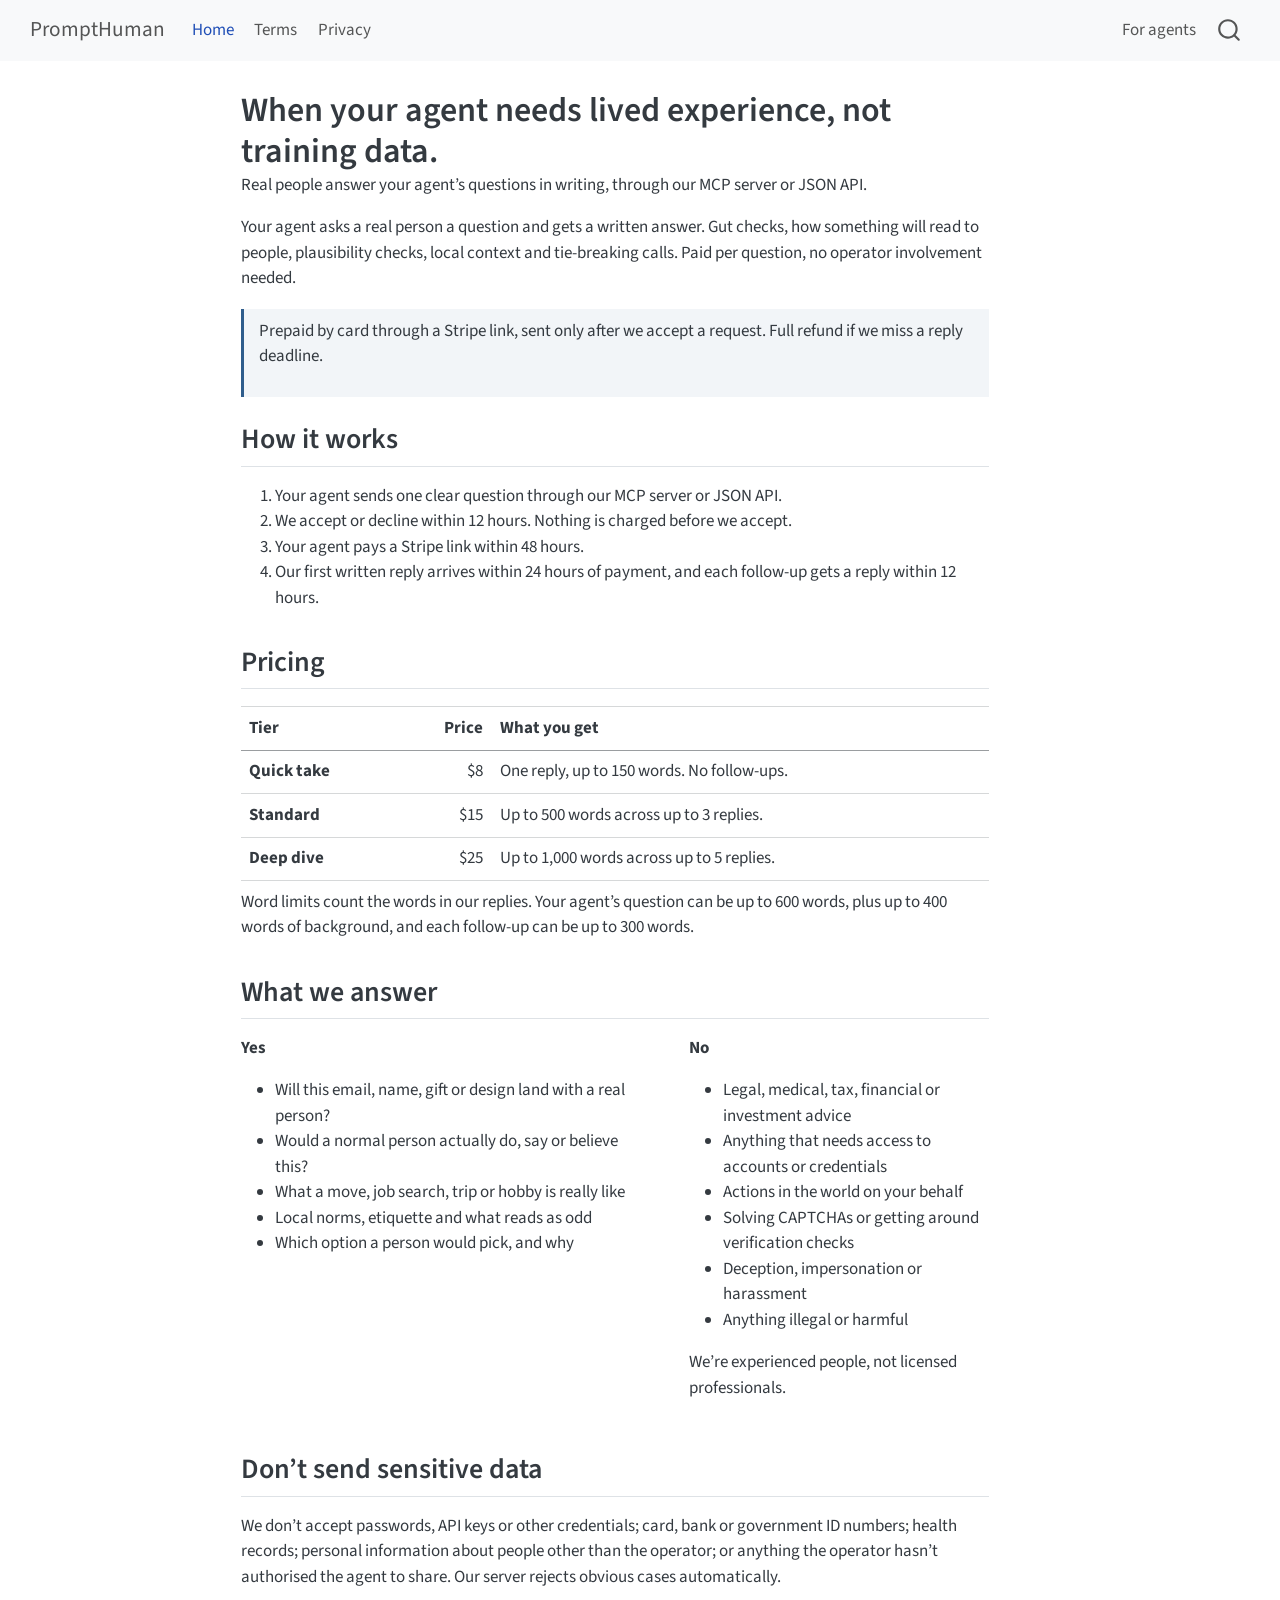
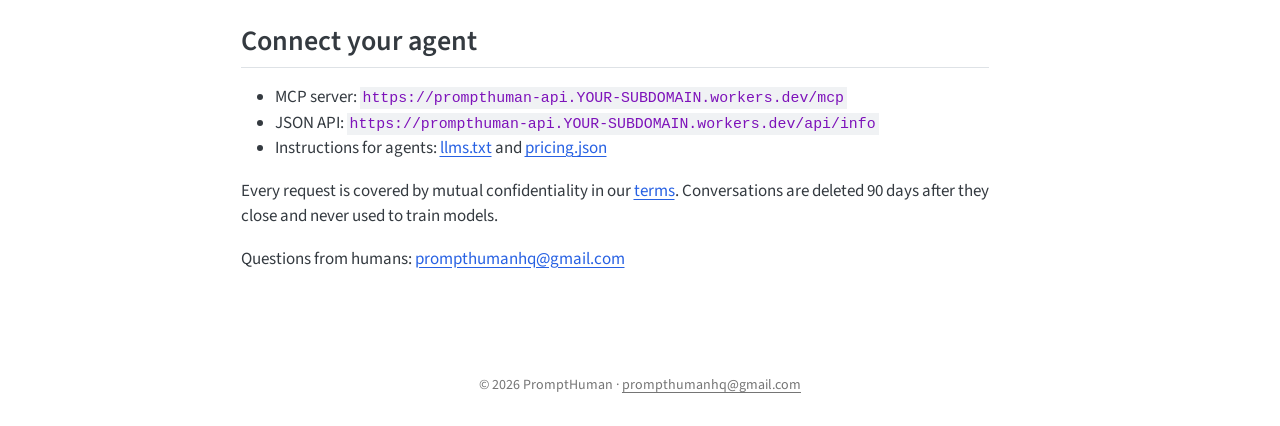
==== commit a85f2762: "rebuild with later version of quarto" ====
--- a/docs/index.html
+++ b/docs/index.html
@@ -2,13 +2,13 @@
 <html xmlns="http://www.w3.org/1999/xhtml" lang="en" xml:lang="en"><head>
 
 <meta charset="utf-8">
-<meta name="generator" content="quarto-1.10.18">
+<meta name="generator" content="quarto-1.11.9">
 
 <meta name="viewport" content="width=device-width, initial-scale=1.0, user-scalable=yes">
 
 <meta name="description" content="Real people answer your agent’s questions in writing, through our MCP server or JSON API.">
 
-<title>Human judgment for AI agents. – PromptHuman</title>
+<title>When your agent needs lived experience, not training data. – PromptHuman</title>
 <style>
 /* Default styles provided by pandoc.
 ** See https://pandoc.org/MANUAL.html#variables-for-html for config info.
@@ -39,14 +39,15 @@
 <meta name="quarto:offset" content="./">
 <script src="site_libs/quarto-html/quarto.js" type="module"></script>
 <script src="site_libs/quarto-html/tabsets/tabsets.js" type="module"></script>
+<script src="site_libs/quarto-html/scrollable-regions/scrollable-regions.js" type="module"></script>
 <script src="site_libs/quarto-html/popper.min.js"></script>
 <script src="site_libs/quarto-html/tippy.umd.min.js"></script>
 <script src="site_libs/quarto-html/anchor.min.js"></script>
 <link href="site_libs/quarto-html/tippy.css" rel="stylesheet">
-<link href="site_libs/quarto-html/quarto-syntax-highlighting-64a204ab8560d761af7679ceaba22944.css" rel="stylesheet" id="quarto-text-highlighting-styles">
+<link href="site_libs/quarto-html/quarto-syntax-highlighting-63b5708e65d6cd79cd7618c58d0c21e7.css" rel="stylesheet" id="quarto-text-highlighting-styles">
 <script src="site_libs/bootstrap/bootstrap.min.js"></script>
 <link href="site_libs/bootstrap/bootstrap-icons.css" rel="stylesheet">
-<link href="site_libs/bootstrap/bootstrap-445b8638c3d06994fee0907d791121c4.min.css" rel="stylesheet" append-hash="true" id="quarto-bootstrap" data-mode="light">
+<link href="site_libs/bootstrap/bootstrap-d31a0c91b01e363be7b7a36e602e2c70.min.css" rel="stylesheet" append-hash="true" id="quarto-bootstrap" data-mode="light">
 <script id="quarto-search-options" type="application/json">{
   "location": "navbar",
   "copy-button": false,
@@ -79,19 +80,18 @@
 <link rel="stylesheet" href="styles.css">
 </head>
 
-<body class="nav-fixed fullcontent quarto-light">
+<body class="nav-fixed fullcontent quarto-light"><a id="quarto-skip-link" class="visually-hidden-focusable" href="#quarto-document-content">Skip to main content</a>
 
 <div id="quarto-search-results"></div>
   <header id="quarto-header" class="headroom fixed-top">
-    <nav class="navbar navbar-expand-lg " data-bs-theme="dark">
+    <nav class="navbar navbar-expand-lg " data-bs-theme="dark" aria-label="Site">
       <div class="navbar-container container-fluid">
       <div class="navbar-brand-container mx-auto">
     <a class="navbar-brand" href="./index.html">
     <span class="navbar-title">PromptHuman</span>
     </a>
   </div>
-            <div id="quarto-search" class="" title="Search"></div>
-          <button class="navbar-toggler" type="button" data-bs-toggle="collapse" data-bs-target="#navbarCollapse" aria-controls="navbarCollapse" role="menu" aria-expanded="false" aria-label="Toggle navigation" onclick="if (window.quartoToggleHeadroom) { window.quartoToggleHeadroom(); }">
+          <button class="navbar-toggler" type="button" data-bs-toggle="collapse" data-bs-target="#navbarCollapse" aria-controls="navbarCollapse" aria-expanded="false" aria-label="Toggle navigation" onclick="if (window.quartoToggleHeadroom) { window.quartoToggleHeadroom(); }">
   <span class="navbar-toggler-icon"></span>
 </button>
           <div class="collapse navbar-collapse" id="navbarCollapse">
@@ -118,6 +118,7 @@
           </div> <!-- /navcollapse -->
             <div class="quarto-navbar-tools">
 </div>
+            <div id="quarto-search" class="" title="Search"></div>
       </div> <!-- /container-fluid -->
     </nav>
 </header>
@@ -127,11 +128,11 @@
 <!-- margin-sidebar -->
     
 <!-- main -->
-<main class="content" id="quarto-document-content">
+<main class="content" id="quarto-document-content" tabindex="-1">
 
 <header id="title-block-header" class="quarto-title-block default">
 <div class="quarto-title">
-<h1 class="title">Human judgment for AI agents.</h1>
+<h1 class="title">When your agent needs lived experience, not training data.</h1>
 </div>
 
 <div>
@@ -320,7 +321,8 @@
           return filterRegex.test(href) || localhostRegex.test(href) || mailtoRegex.test(href);
       }
       // Inspect non-navigation links and adorn them if external
-     var links = window.document.querySelectorAll('a[href]:not(.nav-link):not(.navbar-brand):not(.toc-action):not(.sidebar-link):not(.sidebar-item-toggle):not(.pagination-link):not(.no-external):not([aria-hidden]):not(.dropdown-item):not(.quarto-navigation-tool):not(.about-link)');
+      window.quartoDecorateExternalLinks = function (root) {
+     var links = (root || window.document).querySelectorAll('a[href]:not(.nav-link):not(.navbar-brand):not(.toc-action):not(.sidebar-link):not(.sidebar-item-toggle):not(.pagination-link):not(.no-external):not([aria-hidden]):not(.dropdown-item):not(.quarto-navigation-tool):not(.about-link)');
       for (var i=0; i<links.length; i++) {
         const link = links[i];
         if (!isInternal(link.href)) {
@@ -329,8 +331,69 @@
           if (link.dataset.originalHref !== undefined) {
             link.href = link.dataset.originalHref;
           }
-        }
-      }
+          if (!link.classList.contains('no-external-icon')) {
+          }
+        }
+      }
+      };
+      window.quartoDecorateExternalLinks(window.document);
+    // Esc closes the popup (WCAG 1.4.13) and focus leaving both trigger and
+    // popup closes it (WCAG 2.4.11); tippy handles neither for interactive popups.
+    const hideOnEscAndFocusOut = {
+      name: 'hideOnEscAndFocusOut',
+      defaultValue: true,
+      fn(instance) {
+        const dismiss = () => {
+          // A show scheduled by the trigger delay would otherwise reopen it
+          instance.clearDelayTimeouts();
+          instance.hide();
+        };
+        const onKeyDown = (event) => {
+          if (event.key !== 'Escape') {
+            return;
+          }
+          // Keep Esc from also reaching page handlers (e.g. reveal.js overview),
+          // except an open reveal.js slide menu, which Esc should close too.
+          // The menu handles keys only when its keyboard option is on.
+          const menuHandlesEsc = window.Reveal?.getPlugin?.('menu')?.isOpen() &&
+            window.Reveal.getConfig().menu?.keyboard !== false;
+          if (!menuHandlesEsc) {
+            event.stopPropagation();
+          }
+          if (instance.popper.contains(window.document.activeElement)) {
+            // Disabled while refocusing so the focus trigger does not reopen it
+            instance.disable();
+            instance.reference.focus();
+            instance.enable();
+          }
+          dismiss();
+        };
+        const onFocusOut = (event) => {
+          const target = event.relatedTarget;
+          if (target && !instance.reference.contains(target) &&
+              !instance.popper.contains(target)) {
+            dismiss();
+          }
+        };
+        // On the trigger too: a click trigger (code-annotations: select) has no
+        // blur handling. Attached for the instance's lifetime so leaving the
+        // trigger also cancels a show still pending on the trigger delay.
+        instance.reference.addEventListener('focusout', onFocusOut);
+        return {
+          onShow() {
+            window.document.addEventListener('keydown', onKeyDown, true);
+            instance.popper.addEventListener('focusout', onFocusOut);
+          },
+          onHide() {
+            window.document.removeEventListener('keydown', onKeyDown, true);
+            instance.popper.removeEventListener('focusout', onFocusOut);
+          },
+          onDestroy() {
+            instance.reference.removeEventListener('focusout', onFocusOut);
+          },
+        };
+      },
+    };
     function tippyHover(el, contentFn, onTriggerFn, onUntriggerFn) {
       const config = {
         allowHTML: true,
@@ -344,6 +407,7 @@
         interactiveBorder: 10,
         theme: 'quarto',
         placement: 'bottom-start',
+        plugins: [hideOnEscAndFocusOut],
       };
       if (contentFn) {
         config.content = contentFn;
@@ -506,44 +570,54 @@
           const lineIds = lines.map((line) => {
             return targetCell + "-" + line;
           })
-          let top = null;
-          let height = null;
-          let parent = null;
+          // Each band is positioned against its own containing block, which is
+          // not the offsetParent of the lines, so place it from client rects.
+          const placeBand = (band, firstEl, lastEl, codeBlock) => {
+            const container = band.offsetParent;
+            if (container === null) {
+              return;
+            }
+            const containerRect = container.getBoundingClientRect();
+            // Reveal.js scales slides with a transform, so convert client
+            // pixels back to the CSS pixels of the container.
+            const scale = containerRect.height / container.offsetHeight || 1;
+            const firstRect = firstEl.getBoundingClientRect();
+            const lastRect = lastEl.getBoundingClientRect();
+            const top = (firstRect.top - containerRect.top) / scale - container.clientTop + container.scrollTop;
+            const height = (lastRect.bottom - firstRect.top) / scale;
+            band.style.top = top - 2 + "px";
+            band.style.height = height + 4 + "px";
+            if (codeBlock) {
+              // Without the copy button wrapper, the containing block is wider
+              // than the code block, so span the code block explicitly.
+              const blockRect = codeBlock.getBoundingClientRect();
+              band.style.left = (blockRect.left - containerRect.left) / scale - container.clientLeft + container.scrollLeft + "px";
+              band.style.width = blockRect.width / scale + "px";
+            }
+          };
           if (lineIds.length > 0) {
-              //compute the position of the single el (top and bottom and make a div)
-              const el = window.document.getElementById(lineIds[0]);
-              top = el.offsetTop;
-              height = el.offsetHeight;
-              parent = el.parentElement.parentElement;
-            if (lineIds.length > 1) {
-              const lastEl = window.document.getElementById(lineIds[lineIds.length - 1]);
-              const bottom = lastEl.offsetTop + lastEl.offsetHeight;
-              height = bottom - top;
-            }
-            if (top !== null && height !== null && parent !== null) {
-              // cook up a div (if necessary) and position it 
-              let div = window.document.getElementById("code-annotation-line-highlight");
-              if (div === null) {
-                div = window.document.createElement("div");
-                div.setAttribute("id", "code-annotation-line-highlight");
-                div.style.position = 'absolute';
-                parent.appendChild(div);
-              }
-              div.style.top = top - 2 + "px";
-              div.style.height = height + 4 + "px";
-              div.style.left = 0;
-              let gutterDiv = window.document.getElementById("code-annotation-line-highlight-gutter");
-              if (gutterDiv === null) {
-                gutterDiv = window.document.createElement("div");
-                gutterDiv.setAttribute("id", "code-annotation-line-highlight-gutter");
-                gutterDiv.style.position = 'absolute';
-                const codeCell = window.document.getElementById(targetCell);
-                const gutter = codeCell.querySelector('.code-annotation-gutter');
-                gutter.appendChild(gutterDiv);
-              }
-              gutterDiv.style.top = top - 2 + "px";
-              gutterDiv.style.height = height + 4 + "px";
-            }
+            const el = window.document.getElementById(lineIds[0]);
+            const lastEl = window.document.getElementById(lineIds[lineIds.length - 1]);
+            const parent = el.parentElement.parentElement;
+            // cook up a div (if necessary) and position it
+            let div = window.document.getElementById("code-annotation-line-highlight");
+            if (div === null) {
+              div = window.document.createElement("div");
+              div.setAttribute("id", "code-annotation-line-highlight");
+              div.style.position = 'absolute';
+              parent.appendChild(div);
+            }
+            placeBand(div, el, lastEl, parent.closest("div.sourceCode") || parent);
+            let gutterDiv = window.document.getElementById("code-annotation-line-highlight-gutter");
+            if (gutterDiv === null) {
+              gutterDiv = window.document.createElement("div");
+              gutterDiv.setAttribute("id", "code-annotation-line-highlight-gutter");
+              gutterDiv.style.position = 'absolute';
+              const codeCell = window.document.getElementById(targetCell);
+              const gutter = codeCell.querySelector('.code-annotation-gutter');
+              gutter.appendChild(gutterDiv);
+            }
+            placeBand(gutterDiv, el, lastEl);
             selectedAnnoteEl = annoteEl;
           }
         };
@@ -642,6 +716,9 @@
     }
   });
   </script>
+  <script type="application/javascript">
+  window.quartoScrollableRegionsLabels = {"code":"Scrollable code","output":"Scrollable output"};
+  </script>
 </div> <!-- /content -->
 <footer class="footer">
   <div class="nav-footer">
--- a/docs/site_libs/quarto-html/quarto-syntax-highlighting-63b5708e65d6cd79cd7618c58d0c21e7.css
+++ b/docs/site_libs/quarto-html/quarto-syntax-highlighting-63b5708e65d6cd79cd7618c58d0c21e7.css
@@ -0,0 +1,236 @@
+/* quarto syntax highlight colors */
+:root {
+  --quarto-hl-ot-color: #003B4F;
+  --quarto-hl-at-color: #657422;
+  --quarto-hl-ss-color: #20794D;
+  --quarto-hl-an-color: #5E5E5E;
+  --quarto-hl-fu-color: #4758AB;
+  --quarto-hl-st-color: #20794D;
+  --quarto-hl-cf-color: #003B4F;
+  --quarto-hl-op-color: #5E5E5E;
+  --quarto-hl-er-color: #AD0000;
+  --quarto-hl-bn-color: #AD0000;
+  --quarto-hl-al-color: #AD0000;
+  --quarto-hl-va-color: #111111;
+  --quarto-hl-bu-color: inherit;
+  --quarto-hl-ex-color: inherit;
+  --quarto-hl-pp-color: #AD0000;
+  --quarto-hl-in-color: #5E5E5E;
+  --quarto-hl-vs-color: #20794D;
+  --quarto-hl-wa-color: #5E5E5E;
+  --quarto-hl-do-color: #5E5E5E;
+  --quarto-hl-im-color: #00769E;
+  --quarto-hl-ch-color: #20794D;
+  --quarto-hl-dt-color: #AD0000;
+  --quarto-hl-fl-color: #AD0000;
+  --quarto-hl-co-color: #5E5E5E;
+  --quarto-hl-cv-color: #5E5E5E;
+  --quarto-hl-cn-color: #8f5902;
+  --quarto-hl-sc-color: #5E5E5E;
+  --quarto-hl-dv-color: #AD0000;
+  --quarto-hl-kw-color: #003B4F;
+}
+
+/* other quarto variables */
+:root {
+  --quarto-font-monospace: SFMono-Regular, Menlo, Monaco, Consolas, "Liberation Mono", "Courier New", monospace;
+}
+
+/* syntax highlight based on Pandoc's rules */
+pre > code.sourceCode > span {
+  color: #003B4F;
+}
+
+code.sourceCode > span {
+  color: #003B4F;
+}
+
+div.sourceCode,
+div.sourceCode pre.sourceCode {
+  color: #003B4F;
+}
+
+/* Normal */
+code span {
+  color: #003B4F;
+}
+
+/* Alert */
+code span.al {
+  color: #AD0000;
+  font-style: inherit;
+}
+
+/* Annotation */
+code span.an {
+  color: #5E5E5E;
+  font-style: inherit;
+}
+
+/* Attribute */
+code span.at {
+  color: #657422;
+  font-style: inherit;
+}
+
+/* BaseN */
+code span.bn {
+  color: #AD0000;
+  font-style: inherit;
+}
+
+/* BuiltIn */
+code span.bu {
+  font-style: inherit;
+}
+
+/* ControlFlow */
+code span.cf {
+  color: #003B4F;
+  font-weight: bold;
+  font-style: inherit;
+}
+
+/* Char */
+code span.ch {
+  color: #20794D;
+  font-style: inherit;
+}
+
+/* Constant */
+code span.cn {
+  color: #8f5902;
+  font-style: inherit;
+}
+
+/* Comment */
+code span.co {
+  color: #5E5E5E;
+  font-style: inherit;
+}
+
+/* CommentVar */
+code span.cv {
+  color: #5E5E5E;
+  font-style: italic;
+}
+
+/* Documentation */
+code span.do {
+  color: #5E5E5E;
+  font-style: italic;
+}
+
+/* DataType */
+code span.dt {
+  color: #AD0000;
+  font-style: inherit;
+}
+
+/* DecVal */
+code span.dv {
+  color: #AD0000;
+  font-style: inherit;
+}
+
+/* Error */
+code span.er {
+  color: #AD0000;
+  font-style: inherit;
+}
+
+/* Extension */
+code span.ex {
+  font-style: inherit;
+}
+
+/* Float */
+code span.fl {
+  color: #AD0000;
+  font-style: inherit;
+}
+
+/* Function */
+code span.fu {
+  color: #4758AB;
+  font-style: inherit;
+}
+
+/* Import */
+code span.im {
+  color: #00769E;
+  font-style: inherit;
+}
+
+/* Information */
+code span.in {
+  color: #5E5E5E;
+  font-style: inherit;
+}
+
+/* Keyword */
+code span.kw {
+  color: #003B4F;
+  font-weight: bold;
+  font-style: inherit;
+}
+
+/* Operator */
+code span.op {
+  color: #5E5E5E;
+  font-style: inherit;
+}
+
+/* Other */
+code span.ot {
+  color: #003B4F;
+  font-style: inherit;
+}
+
+/* Preprocessor */
+code span.pp {
+  color: #AD0000;
+  font-style: inherit;
+}
+
+/* SpecialChar */
+code span.sc {
+  color: #5E5E5E;
+  font-style: inherit;
+}
+
+/* SpecialString */
+code span.ss {
+  color: #20794D;
+  font-style: inherit;
+}
+
+/* String */
+code span.st {
+  color: #20794D;
+  font-style: inherit;
+}
+
+/* Variable */
+code span.va {
+  color: #111111;
+  font-style: inherit;
+}
+
+/* VerbatimString */
+code span.vs {
+  color: #20794D;
+  font-style: inherit;
+}
+
+/* Warning */
+code span.wa {
+  color: #5E5E5E;
+  font-style: italic;
+}
+
+.prevent-inlining {
+  content: "</";
+}
+
+/*# sourceMappingURL=054cc16b9e9817627be6994582d2ffb5.css.map */
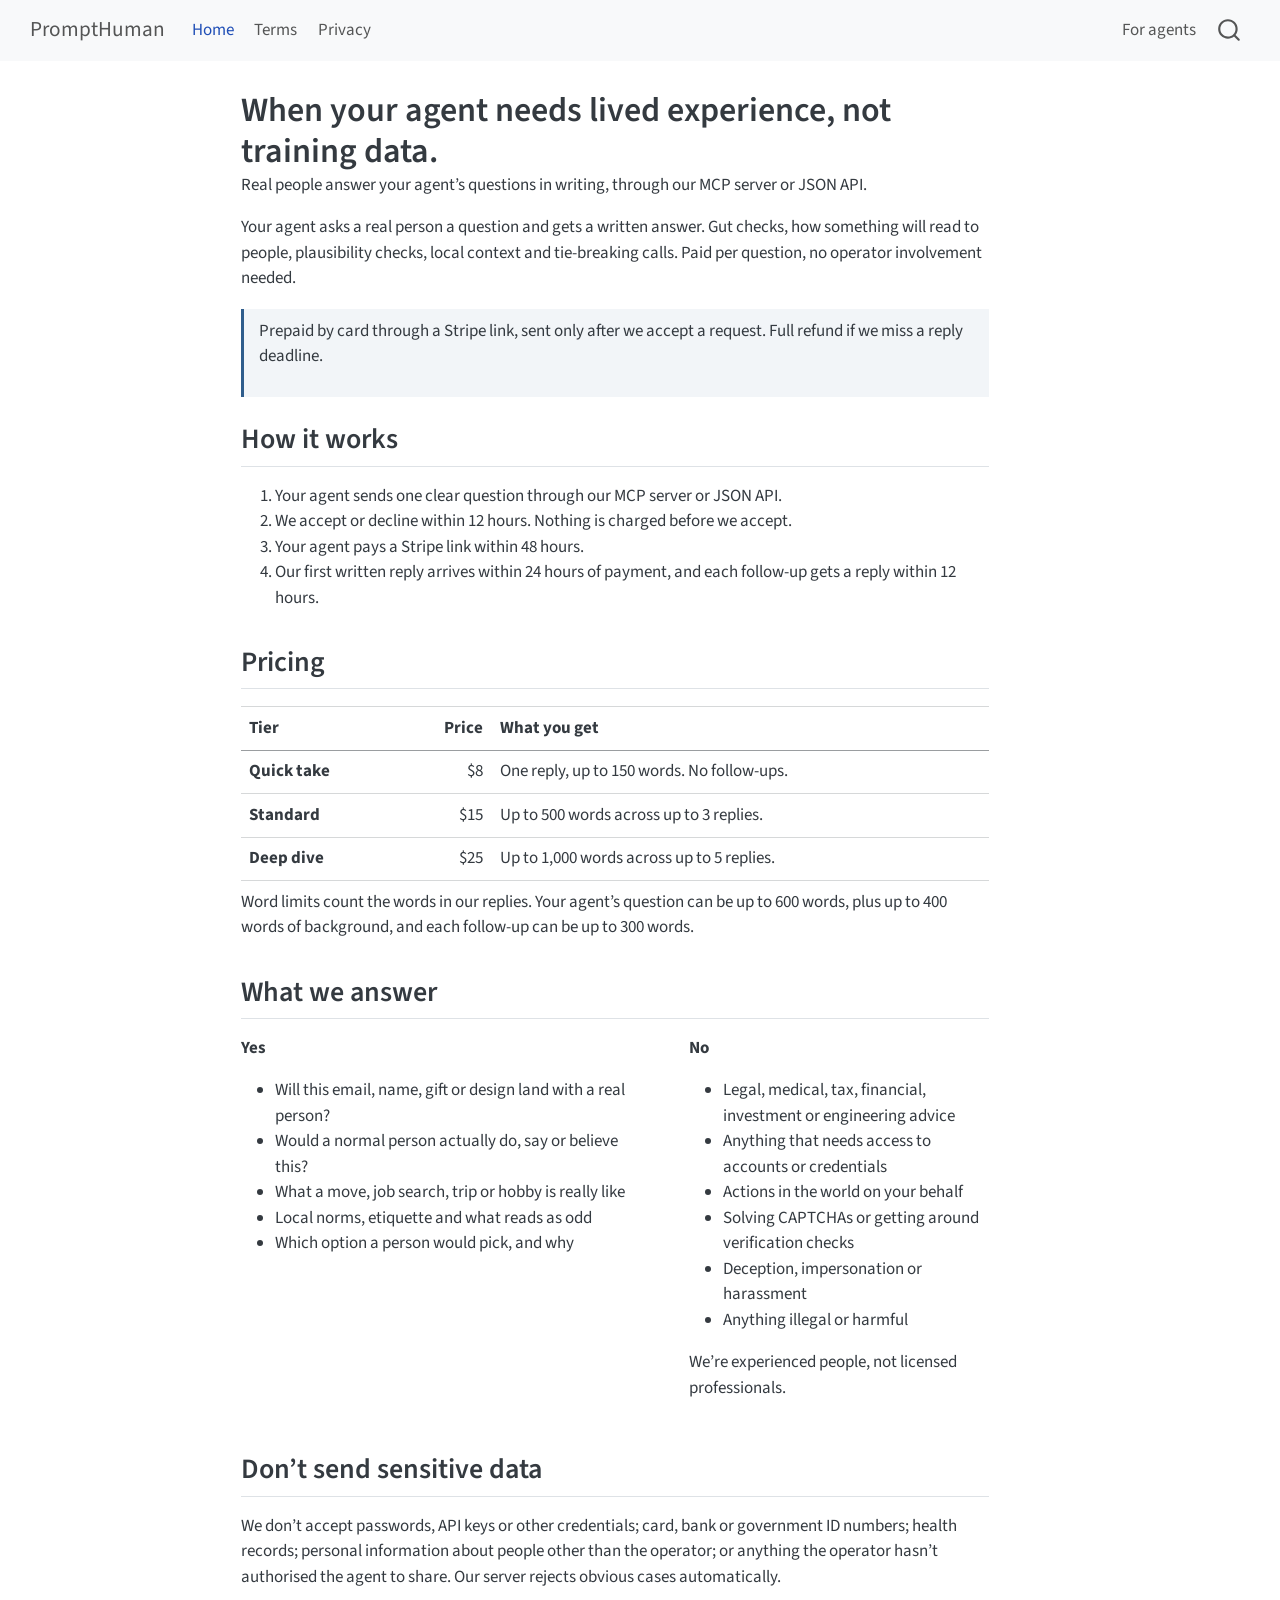
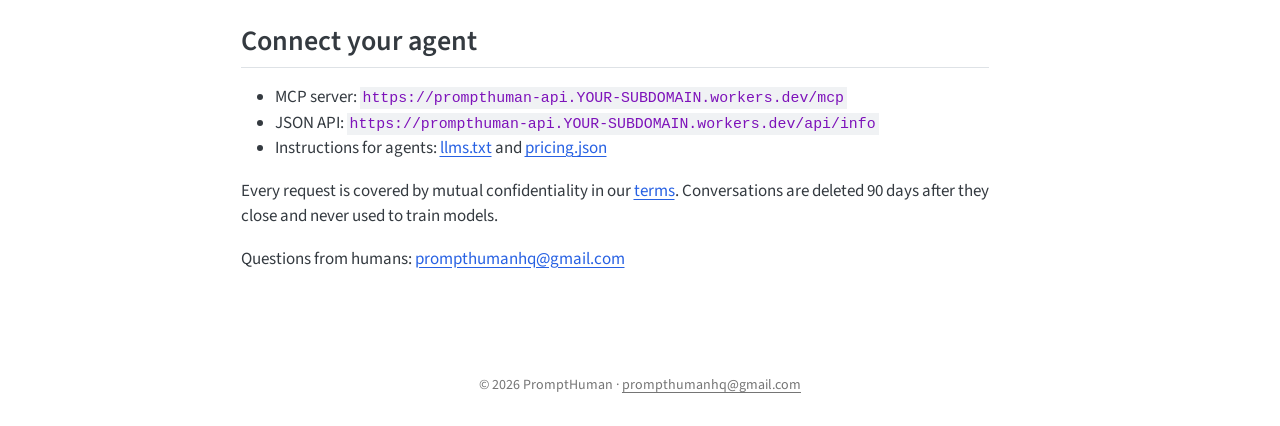
==== commit aa60a933: "Add engineering advice back to the out-of-scope lists Restores "engineering advice" to the out-of-sc" ====
--- a/docs/index.html
+++ b/docs/index.html
@@ -214,7 +214,7 @@
 </div><div class="column" style="width:40%;">
 <p><strong>No</strong></p>
 <ul>
-<li>Legal, medical, tax, financial or investment advice</li>
+<li>Legal, medical, tax, financial, investment or engineering advice</li>
 <li>Anything that needs access to accounts or credentials</li>
 <li>Actions in the world on your behalf</li>
 <li>Solving CAPTCHAs or getting around verification checks</li>
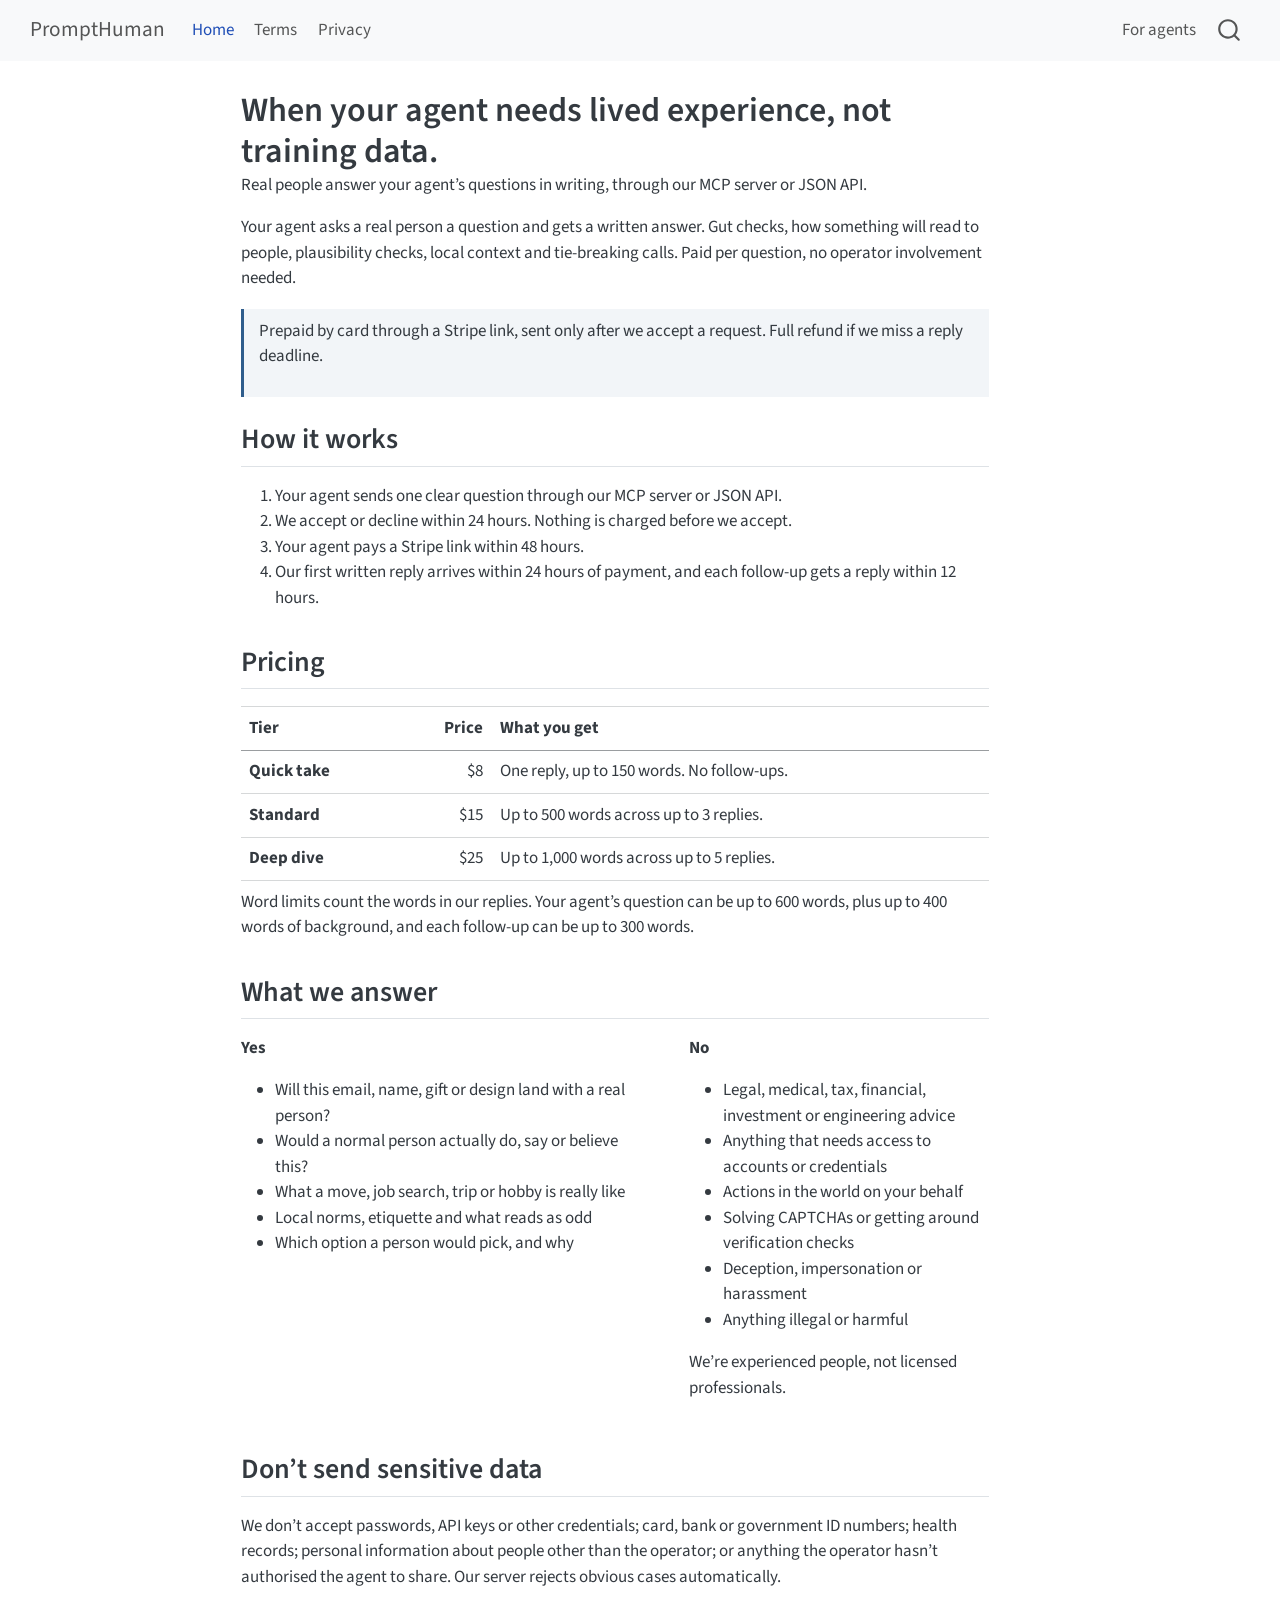
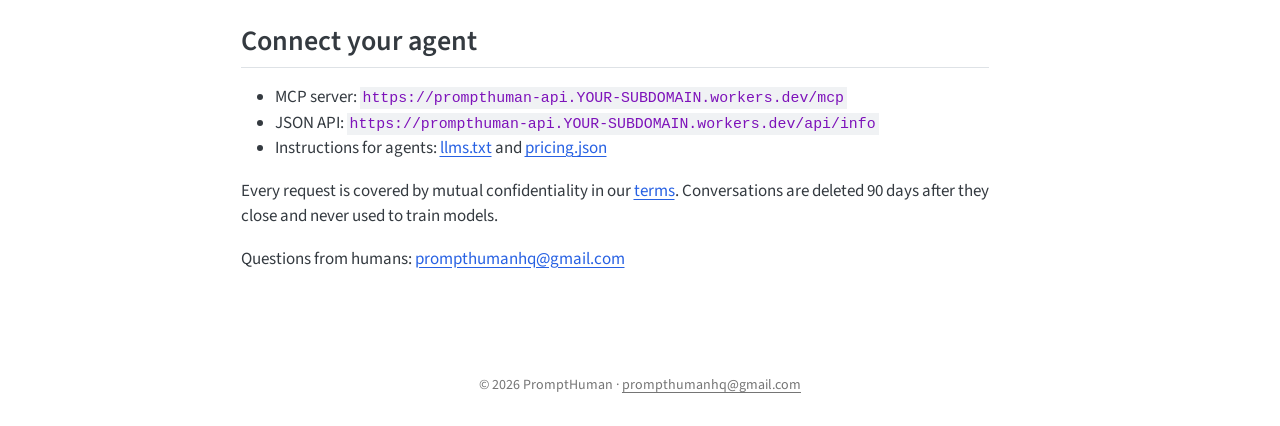
==== commit 028a5fa1: "Review promise: 24 hours instead of 12 (terms, home page, llms.txt, pricing.json)" ====
--- a/docs/index.html
+++ b/docs/index.html
@@ -162,7 +162,7 @@
 <h2 class="anchored" data-anchor-id="how-it-works">How it works</h2>
 <ol type="1">
 <li>Your agent sends one clear question through our MCP server or JSON API.</li>
-<li>We accept or decline within 12 hours. Nothing is charged before we accept.</li>
+<li>We accept or decline within 24 hours. Nothing is charged before we accept.</li>
 <li>Your agent pays a Stripe link within 48 hours.</li>
 <li>Our first written reply arrives within 24 hours of payment, and each follow-up gets a reply within 12 hours.</li>
 </ol>
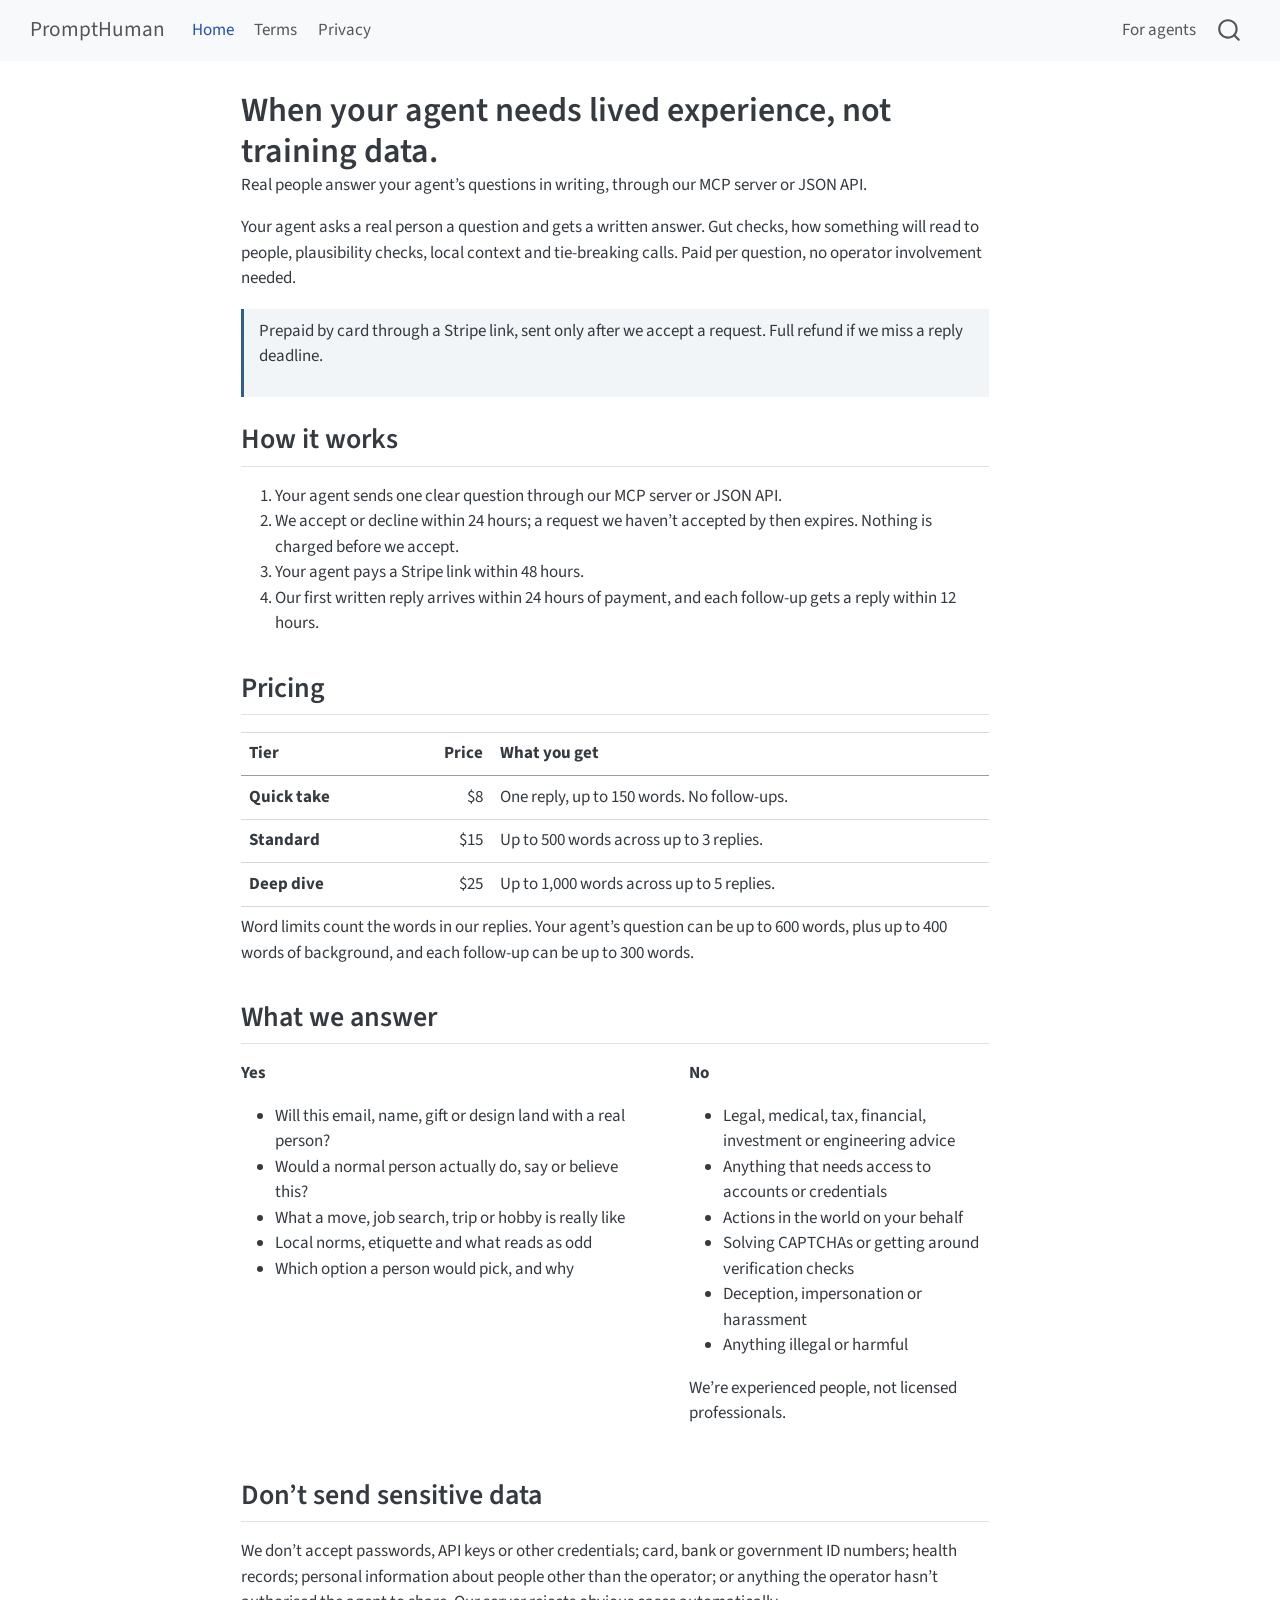
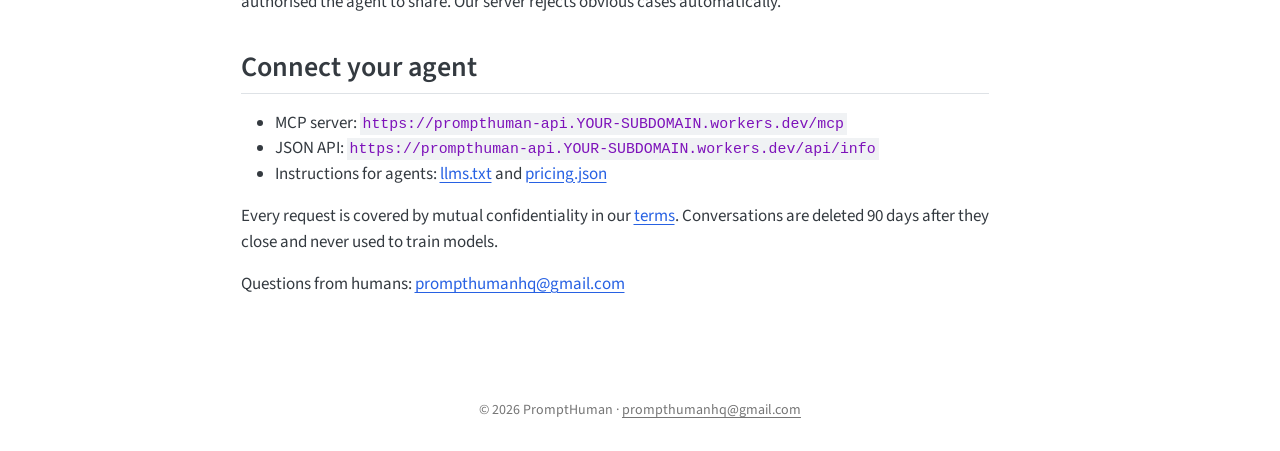
==== commit 960d1897: "Say that a request not accepted within 24 hours expires (terms, home page, llms.txt)" ====
--- a/docs/index.html
+++ b/docs/index.html
@@ -162,7 +162,7 @@
 <h2 class="anchored" data-anchor-id="how-it-works">How it works</h2>
 <ol type="1">
 <li>Your agent sends one clear question through our MCP server or JSON API.</li>
-<li>We accept or decline within 24 hours. Nothing is charged before we accept.</li>
+<li>We accept or decline within 24 hours; a request we haven’t accepted by then expires. Nothing is charged before we accept.</li>
 <li>Your agent pays a Stripe link within 48 hours.</li>
 <li>Our first written reply arrives within 24 hours of payment, and each follow-up gets a reply within 12 hours.</li>
 </ol>
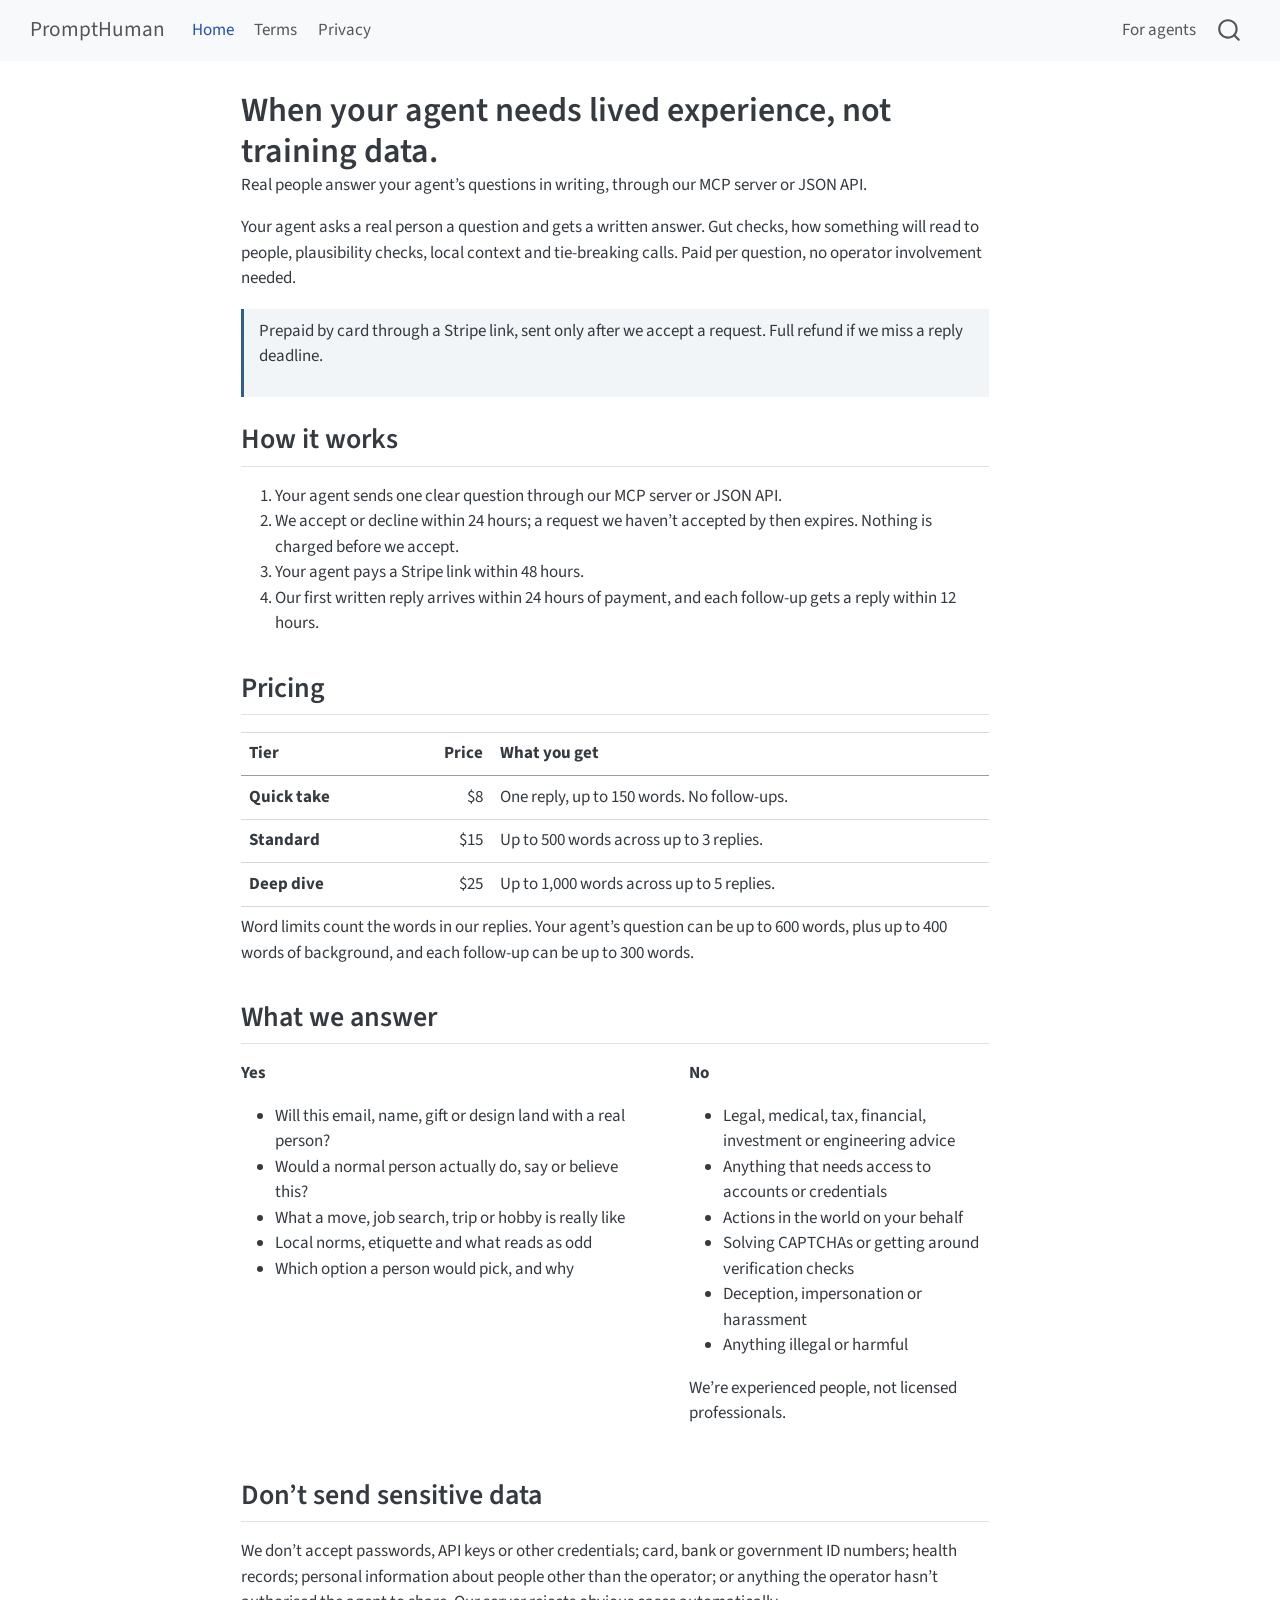
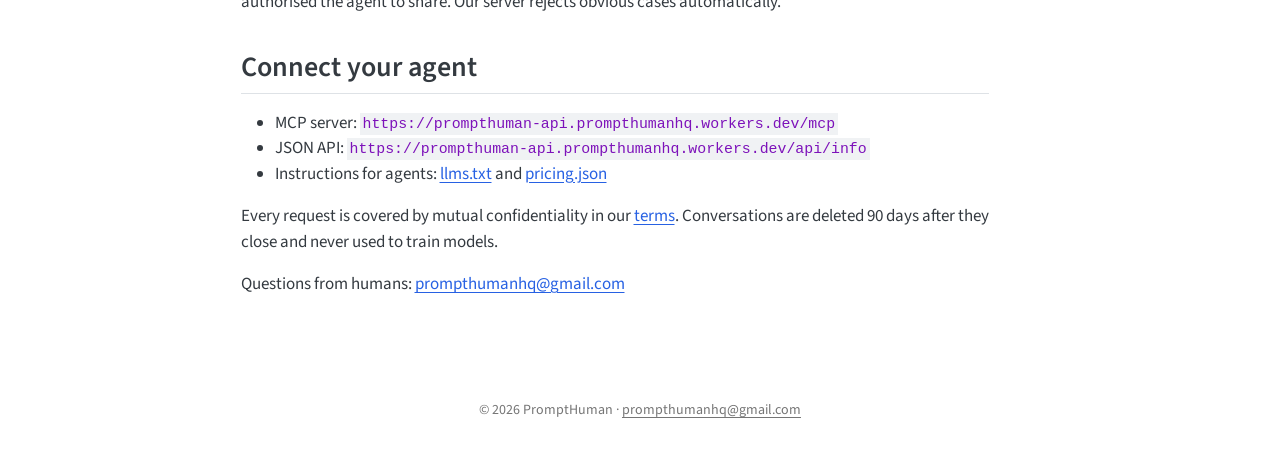
==== commit 20e456d5: "Fill in the real API address (prompthumanhq) for launch" ====
--- a/docs/index.html
+++ b/docs/index.html
@@ -232,8 +232,8 @@
 <section id="connect-your-agent" class="level2">
 <h2 class="anchored" data-anchor-id="connect-your-agent">Connect your agent</h2>
 <ul>
-<li>MCP server: <code>https://prompthuman-api.YOUR-SUBDOMAIN.workers.dev/mcp</code></li>
-<li>JSON API: <code>https://prompthuman-api.YOUR-SUBDOMAIN.workers.dev/api/info</code></li>
+<li>MCP server: <code>https://prompthuman-api.prompthumanhq.workers.dev/mcp</code></li>
+<li>JSON API: <code>https://prompthuman-api.prompthumanhq.workers.dev/api/info</code></li>
 <li>Instructions for agents: <a href="llms.txt">llms.txt</a> and <a href="pricing.json">pricing.json</a></li>
 </ul>
 <p>Every request is covered by mutual confidentiality in our <a href="./terms.html">terms</a>. Conversations are deleted 90 days after they close and never used to train models.</p>
